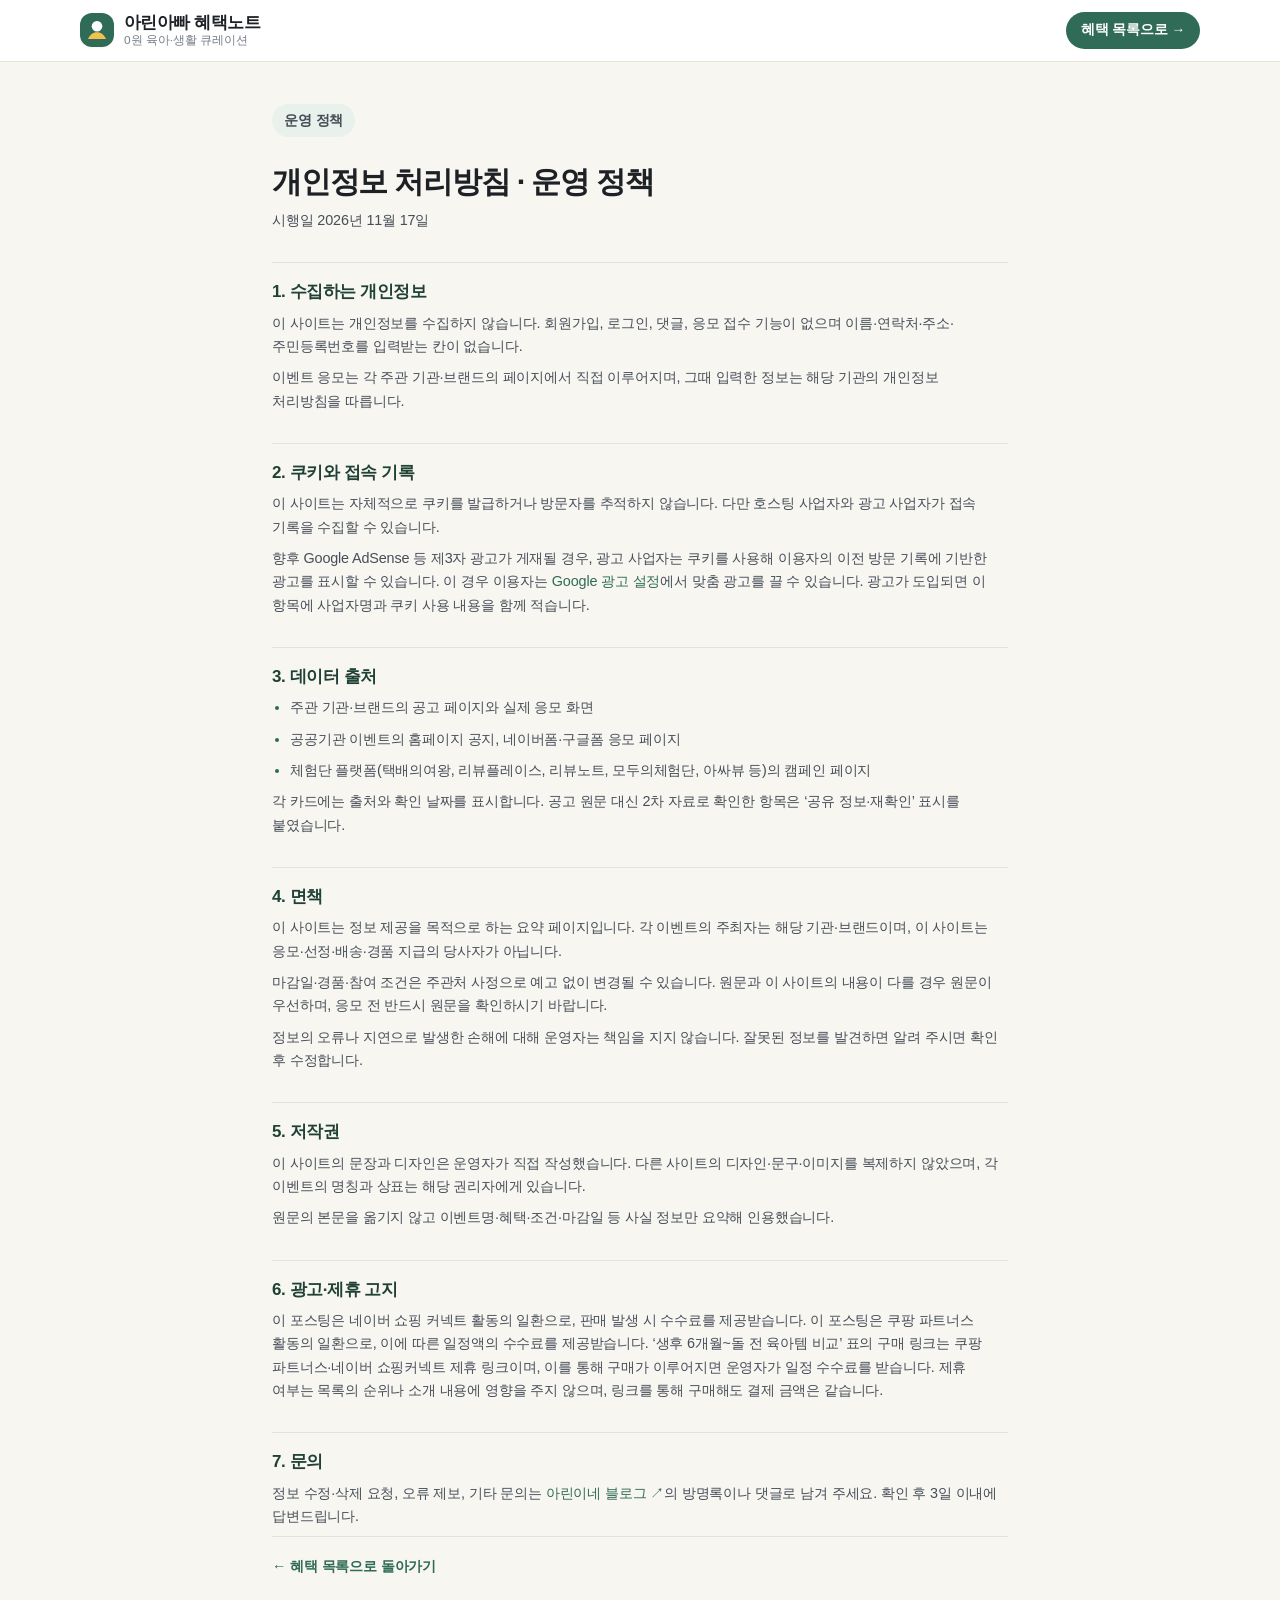
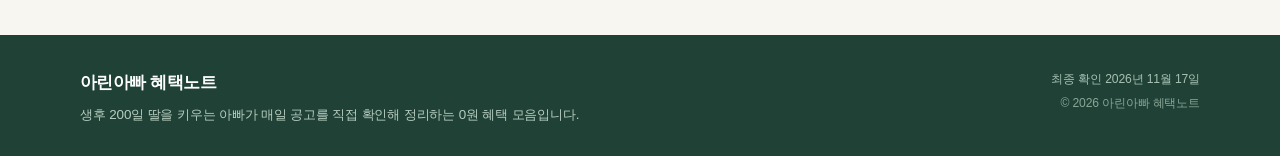
==== privacy.html @ 1052a565 "아린아빠 혜택노트: 0원 육아·생활 혜택 목록 + 썸네일 일러스트 + 제휴 링크 - 2026-11-17 기준 0원 혜택 23건 (육아 2 · 설문 12 · 배송형 6 · 공모전 3" ====
<!DOCTYPE html>
<html lang="ko">
<head>
<meta charset="utf-8">
<meta name="viewport" content="width=device-width, initial-scale=1">
<title>개인정보 처리방침 · 운영 정책 | 아린아빠 혜택노트</title>
<meta name="description" content="아린아빠 혜택노트의 개인정보 처리방침, 데이터 출처와 면책 안내, 광고·제휴 고지, 문의 방법을 정리했습니다.">
<meta name="robots" content="index, follow">
<meta name="theme-color" content="#2f6b57">
<link rel="icon" href="data:image/svg+xml,%3Csvg xmlns='http://www.w3.org/2000/svg' viewBox='0 0 64 64'%3E%3Crect width='64' height='64' rx='16' fill='%232f6b57'/%3E%3Ccircle cx='32' cy='26' r='11' fill='%23fff'/%3E%3Cpath d='M14 50c4-9 10-14 18-14s14 5 18 14z' fill='%23f2c14e'/%3E%3C/svg%3E">
<link rel="stylesheet" href="style.css">
</head>
<body>
<header class="site-header">
  <div class="wrap header-inner">
    <a class="brand" href="./" aria-label="아린아빠 혜택노트 홈">
      <span class="brand-mark" aria-hidden="true">
        <svg viewBox="0 0 64 64" width="34" height="34" role="presentation" focusable="false">
          <rect width="64" height="64" rx="16" fill="#2f6b57"></rect>
          <circle cx="32" cy="25" r="10" fill="#ffffff"></circle>
          <path d="M15 49c3.6-8.6 9.4-13 17-13s13.4 4.4 17 13z" fill="#f2c14e"></path>
        </svg>
      </span>
      <span class="brand-text">
        <strong>아린아빠 혜택노트</strong>
        <small>0원 육아·생활 큐레이션</small>
      </span>
    </a>
    <div class="header-actions">
      <a class="btn btn-blog" href="./">혜택 목록으로 <span aria-hidden="true">→</span></a>
    </div>
  </div>
</header>

<main class="wrap doc">
  <p class="eyebrow">운영 정책</p>
  <h1>개인정보 처리방침 · 운영 정책</h1>
  <p class="doc-updated">시행일 <time datetime="2026-11-17">2026년 11월 17일</time></p>

  <h2>1. 수집하는 개인정보</h2>
  <p>이 사이트는 개인정보를 수집하지 않습니다. 회원가입, 로그인, 댓글, 응모 접수 기능이 없으며 이름·연락처·주소·주민등록번호를 입력받는 칸이 없습니다.</p>
  <p>이벤트 응모는 각 주관 기관·브랜드의 페이지에서 직접 이루어지며, 그때 입력한 정보는 해당 기관의 개인정보 처리방침을 따릅니다.</p>

  <h2>2. 쿠키와 접속 기록</h2>
  <p>이 사이트는 자체적으로 쿠키를 발급하거나 방문자를 추적하지 않습니다. 다만 호스팅 사업자와 광고 사업자가 접속 기록을 수집할 수 있습니다.</p>
  <p>향후 Google AdSense 등 제3자 광고가 게재될 경우, 광고 사업자는 쿠키를 사용해 이용자의 이전 방문 기록에 기반한 광고를 표시할 수 있습니다. 이 경우 이용자는 <a href="https://www.google.com/settings/ads" target="_blank" rel="noopener noreferrer">Google 광고 설정</a>에서 맞춤 광고를 끌 수 있습니다. 광고가 도입되면 이 항목에 사업자명과 쿠키 사용 내용을 함께 적습니다.</p>

  <h2>3. 데이터 출처</h2>
  <ul>
    <li>주관 기관·브랜드의 공고 페이지와 실제 응모 화면</li>
    <li>공공기관 이벤트의 홈페이지 공지, 네이버폼·구글폼 응모 페이지</li>
    <li>체험단 플랫폼(택배의여왕, 리뷰플레이스, 리뷰노트, 모두의체험단, 아싸뷰 등)의 캠페인 페이지</li>
  </ul>
  <p>각 카드에는 출처와 확인 날짜를 표시합니다. 공고 원문 대신 2차 자료로 확인한 항목은 ‘공유 정보·재확인’ 표시를 붙였습니다.</p>

  <h2>4. 면책</h2>
  <p>이 사이트는 정보 제공을 목적으로 하는 요약 페이지입니다. 각 이벤트의 주최자는 해당 기관·브랜드이며, 이 사이트는 응모·선정·배송·경품 지급의 당사자가 아닙니다.</p>
  <p>마감일·경품·참여 조건은 주관처 사정으로 예고 없이 변경될 수 있습니다. 원문과 이 사이트의 내용이 다를 경우 원문이 우선하며, 응모 전 반드시 원문을 확인하시기 바랍니다.</p>
  <p>정보의 오류나 지연으로 발생한 손해에 대해 운영자는 책임을 지지 않습니다. 잘못된 정보를 발견하면 알려 주시면 확인 후 수정합니다.</p>

  <h2>5. 저작권</h2>
  <p>이 사이트의 문장과 디자인은 운영자가 직접 작성했습니다. 다른 사이트의 디자인·문구·이미지를 복제하지 않았으며, 각 이벤트의 명칭과 상표는 해당 권리자에게 있습니다.</p>
  <p>원문의 본문을 옮기지 않고 이벤트명·혜택·조건·마감일 등 사실 정보만 요약해 인용했습니다.</p>

  <h2>6. 광고·제휴 고지</h2>
  <p>이 포스팅은 네이버 쇼핑 커넥트 활동의 일환으로, 판매 발생 시 수수료를 제공받습니다. 이 포스팅은 쿠팡 파트너스 활동의 일환으로, 이에 따른 일정액의 수수료를 제공받습니다. ‘생후 6개월~돌 전 육아템 비교’ 표의 구매 링크는 쿠팡 파트너스·네이버 쇼핑커넥트 제휴 링크이며, 이를 통해 구매가 이루어지면 운영자가 일정 수수료를 받습니다. 제휴 여부는 목록의 순위나 소개 내용에 영향을 주지 않으며, 링크를 통해 구매해도 결제 금액은 같습니다.</p>

  <h2>7. 문의</h2>
  <p>정보 수정·삭제 요청, 오류 제보, 기타 문의는 <a href="https://blog.naver.com/sin8153" target="_blank" rel="noopener noreferrer">아린이네 블로그 <span aria-hidden="true">↗</span></a>의 방명록이나 댓글로 남겨 주세요. 확인 후 3일 이내에 답변드립니다.</p>

  <p class="doc-back"><a href="./">← 혜택 목록으로 돌아가기</a></p>
</main>

<footer class="site-footer">
  <div class="wrap footer-grid">
    <div>
      <p class="footer-brand">아린아빠 혜택노트</p>
      <p class="footer-desc">생후 200일 딸을 키우는 아빠가 매일 공고를 직접 확인해 정리하는 0원 혜택 모음입니다.</p>
    </div>
    <div class="footer-meta">
      <p>최종 확인 <time datetime="2026-11-17">2026년 11월 17일</time></p>
      <p class="footer-copy">© 2026 아린아빠 혜택노트</p>
    </div>
  </div>
</footer>
</body>
</html>
---- style.css ----
/* ==========================================================================
   아린아빠 혜택노트 — style.css
   모바일 퍼스트. 외부 폰트·프레임워크 없이 직접 작성한 스타일입니다.
   ========================================================================== */

:root {
  --bg: #f8f6f1;
  --surface: #ffffff;
  --ink: #1d2126;
  --ink-soft: #464e58;
  --muted: #767e88;
  --line: #e7e2d7;
  --brand: #2f6b57;
  --brand-dark: #1f4136;
  --brand-soft: #e8f1ec;
  --accent: #c9522c;
  --gold: #e5b53f;
  --baby: #b2416f;
  --baby-bg: #fdeef4;
  --survey: #2f5fb3;
  --survey-bg: #eaf0fb;
  --delivery: #2b7355;
  --delivery-bg: #e7f5ee;
  --contest: #6544b8;
  --contest-bg: #f0ebfb;
  --radius: 18px;
  --shadow-sm: 0 1px 2px rgba(28, 32, 38, 0.05);
  --shadow-md: 0 10px 26px rgba(28, 32, 38, 0.07);
}

*,
*::before,
*::after {
  box-sizing: border-box;
}

html {
  scroll-behavior: smooth;
  -webkit-text-size-adjust: 100%;
}

section[id],
main[id] {
  scroll-margin-top: 96px;
}

body {
  margin: 0;
  background: var(--bg);
  color: var(--ink);
  font-family: "Pretendard", -apple-system, BlinkMacSystemFont, "Apple SD Gothic Neo",
    "Malgun Gothic", "맑은 고딕", "Noto Sans KR", "Segoe UI", Roboto, sans-serif;
  font-size: 16px;
  line-height: 1.62;
  letter-spacing: -0.01em;
  word-break: keep-all;
  overflow-wrap: anywhere;
}

h1, h2, h3, h4 {
  margin: 0;
  line-height: 1.32;
  letter-spacing: -0.025em;
}

p {
  margin: 0;
}

ul, ol {
  margin: 0;
  padding: 0;
  list-style: none;
}

a {
  color: var(--brand);
  text-decoration: none;
}

a:hover {
  text-decoration: underline;
}

button {
  font: inherit;
  color: inherit;
}

:focus-visible {
  outline: 3px solid rgba(47, 107, 87, 0.45);
  outline-offset: 2px;
  border-radius: 6px;
}

.sr-only {
  position: absolute;
  width: 1px;
  height: 1px;
  padding: 0;
  margin: -1px;
  overflow: hidden;
  clip: rect(0 0 0 0);
  white-space: nowrap;
  border: 0;
}

.skip-link {
  position: absolute;
  left: 12px;
  top: -48px;
  z-index: 100;
  padding: 10px 16px;
  border-radius: 10px;
  background: var(--brand);
  color: #fff;
  transition: top 0.15s ease;
}

.skip-link:focus {
  top: 12px;
}

.wrap {
  width: min(1120px, 100% - 32px);
  margin: 0 auto;
}

.only-mobile {
  display: inline;
}

.muted {
  color: var(--muted);
  font-weight: 400;
}

/* ── 헤더 ───────────────────────────────────────────────── */

.site-header {
  background: var(--surface);
  border-bottom: 1px solid var(--line);
}

.header-inner {
  display: flex;
  flex-wrap: wrap;
  align-items: center;
  justify-content: space-between;
  gap: 10px;
  padding: 12px 0;
}

.brand {
  display: flex;
  align-items: center;
  gap: 10px;
  color: inherit;
  text-decoration: none;
}

.brand:hover {
  text-decoration: none;
}

.brand-mark {
  display: inline-flex;
  flex: 0 0 auto;
  border-radius: 12px;
  overflow: hidden;
  box-shadow: var(--shadow-sm);
}

.brand-text {
  display: flex;
  flex-direction: column;
  line-height: 1.25;
}

.brand-text strong {
  font-size: 1.06rem;
  font-weight: 800;
  letter-spacing: -0.03em;
}

.brand-text small {
  font-size: 0.74rem;
  color: var(--muted);
  letter-spacing: 0;
}

.header-actions {
  display: flex;
  align-items: center;
  gap: 8px;
  margin-left: auto;
}

.btn {
  display: inline-flex;
  align-items: center;
  gap: 4px;
  padding: 9px 14px;
  border: 1px solid transparent;
  border-radius: 999px;
  font-size: 0.86rem;
  font-weight: 700;
  line-height: 1.2;
  white-space: nowrap;
  cursor: pointer;
  transition: transform 0.12s ease, background 0.15s ease, border-color 0.15s ease;
}

.btn:hover {
  text-decoration: none;
}

.btn:active {
  transform: translateY(1px);
}

.btn-ghost {
  background: var(--surface);
  border-color: var(--line);
  color: var(--ink-soft);
}

.btn-ghost:hover {
  background: var(--brand-soft);
  border-color: #cfe0d7;
}

.btn-blog {
  background: var(--brand);
  color: #fff;
}

.btn-blog:hover {
  background: var(--brand-dark);
}

.btn-line {
  background: transparent;
  border-color: var(--brand);
  color: var(--brand);
}

/* ── 히어로 ─────────────────────────────────────────────── */

.hero {
  padding: 34px 0 30px;
  background:
    radial-gradient(680px 300px at 85% -10%, #e6f1ea 0%, rgba(230, 241, 234, 0) 70%),
    linear-gradient(180deg, #fdfcf8 0%, var(--bg) 100%);
  border-bottom: 1px solid var(--line);
}

.hero-grid {
  display: grid;
  gap: 22px;
  align-items: start;
}

.hero-media {
  order: 2;
  margin: 0;
  overflow: hidden;
  border: 1px solid var(--line);
  border-radius: 20px;
  background: #f1ece1;
  box-shadow: var(--shadow-md);
}

.hero-media img {
  display: block;
  width: 100%;
  height: auto;
  aspect-ratio: 16 / 9;
  object-fit: cover;
  object-position: 38% 50%;
}

.eyebrow {
  display: inline-block;
  margin-bottom: 14px;
  padding: 5px 12px;
  border-radius: 999px;
  background: var(--brand-soft);
  color: var(--brand-dark);
  font-size: 0.76rem;
  font-weight: 700;
  letter-spacing: -0.01em;
}

.hero h1 {
  font-size: clamp(1.62rem, 5.6vw, 2.6rem);
  font-weight: 800;
  letter-spacing: -0.045em;
}

.hero-desc {
  max-width: 46rem;
  margin-top: 14px;
  color: var(--ink-soft);
  font-size: 0.96rem;
}

.stat-row {
  display: flex;
  flex-wrap: wrap;
  gap: 10px;
  margin-top: 22px;
}

.stat-row li {
  flex: 1 1 140px;
  padding: 12px 14px;
  border: 1px solid var(--line);
  border-radius: 14px;
  background: var(--surface);
  box-shadow: var(--shadow-sm);
}

.stat-row strong {
  display: block;
  font-size: 1.3rem;
  font-weight: 800;
  letter-spacing: -0.03em;
  color: var(--brand-dark);
}

.stat-row span {
  font-size: 0.78rem;
  color: var(--muted);
}

/* ── 툴바 ───────────────────────────────────────────────── */

.toolbar {
  position: sticky;
  top: 0;
  z-index: 20;
  padding: 12px 0 10px;
  background: rgba(248, 246, 241, 0.94);
  border-bottom: 1px solid var(--line);
  backdrop-filter: saturate(150%) blur(10px);
  -webkit-backdrop-filter: saturate(150%) blur(10px);
}

.tabs {
  display: flex;
  gap: 8px;
  padding-bottom: 10px;
  overflow-x: auto;
  scrollbar-width: none;
}

.tabs::-webkit-scrollbar {
  display: none;
}

.tab {
  display: inline-flex;
  align-items: center;
  gap: 6px;
  flex: 0 0 auto;
  padding: 8px 14px;
  border: 1px solid var(--line);
  border-radius: 999px;
  background: var(--surface);
  color: var(--ink-soft);
  font-size: 0.88rem;
  font-weight: 700;
  cursor: pointer;
  transition: background 0.15s ease, color 0.15s ease, border-color 0.15s ease;
}

.tab:hover {
  border-color: #cfd8d2;
}

.tab.is-active {
  background: var(--brand);
  border-color: var(--brand);
  color: #fff;
}

.tab-count {
  min-width: 1.4em;
  padding: 0 5px;
  border-radius: 999px;
  background: rgba(29, 33, 38, 0.07);
  font-size: 0.72rem;
  font-weight: 700;
  text-align: center;
}

.tab.is-active .tab-count {
  background: rgba(255, 255, 255, 0.24);
  color: #fff;
}

.controls {
  display: flex;
  flex-wrap: wrap;
  gap: 8px;
}

.search-field {
  position: relative;
  flex: 1 1 220px;
  display: flex;
  align-items: center;
}

.search-field svg {
  position: absolute;
  left: 13px;
  color: var(--muted);
  pointer-events: none;
}

.search-field input {
  width: 100%;
  padding: 11px 14px 11px 38px;
  border: 1px solid var(--line);
  border-radius: 12px;
  background: var(--surface);
  color: var(--ink);
  font: inherit;
  font-size: 0.92rem;
  appearance: none;
}

.search-field input::placeholder {
  color: #a3a9b1;
}

.search-field input:focus {
  border-color: var(--brand);
  outline: none;
  box-shadow: 0 0 0 3px rgba(47, 107, 87, 0.13);
}

.select-field {
  flex: 0 0 auto;
}

.select-field select {
  height: 100%;
  min-height: 44px;
  padding: 0 34px 0 14px;
  border: 1px solid var(--line);
  border-radius: 12px;
  background: var(--surface)
    url("data:image/svg+xml,%3Csvg xmlns='http://www.w3.org/2000/svg' width='14' height='14' viewBox='0 0 14 14'%3E%3Cpath d='M3 5.5 7 9.5 11 5.5' fill='none' stroke='%23767e88' stroke-width='1.6' stroke-linecap='round' stroke-linejoin='round'/%3E%3C/svg%3E")
    no-repeat right 12px center;
  color: var(--ink);
  font: inherit;
  font-size: 0.9rem;
  font-weight: 600;
  cursor: pointer;
  appearance: none;
}

.select-field select:focus {
  border-color: var(--brand);
  outline: none;
  box-shadow: 0 0 0 3px rgba(47, 107, 87, 0.13);
}

.result-line {
  display: flex;
  flex-wrap: wrap;
  align-items: center;
  justify-content: space-between;
  gap: 6px 12px;
  margin-top: 10px;
  font-size: 0.82rem;
  color: var(--muted);
}

.link-btn {
  padding: 0;
  border: 0;
  background: none;
  color: var(--brand);
  font-size: inherit;
  font-weight: 700;
  text-decoration: underline;
  text-underline-offset: 3px;
  cursor: pointer;
}

/* ── 목록 ───────────────────────────────────────────────── */

.listings {
  padding: 22px 0 8px;
}

.stale {
  margin: 0 0 14px;
  padding: 12px 14px;
  border: 1px solid #f0dfb6;
  border-radius: 12px;
  background: #fdf7e6;
  color: #7a5c12;
  font-size: 0.85rem;
}

.grid {
  display: grid;
  grid-template-columns: 1fr;
  gap: 14px;
}

.card {
  display: flex;
  flex-direction: column;
  gap: 10px;
  padding: 18px;
  border: 1px solid var(--line);
  border-radius: var(--radius);
  background: var(--surface);
  box-shadow: var(--shadow-sm);
  transition: box-shadow 0.18s ease, transform 0.18s ease, border-color 0.18s ease;
}

.card:hover {
  border-color: #d9d3c5;
  box-shadow: var(--shadow-md);
  transform: translateY(-2px);
}

.card.is-expired {
  opacity: 0.66;
}

.card.is-expired:hover {
  transform: none;
}

.card-media {
  margin: -18px -18px 0;
  overflow: hidden;
  border-radius: 17px 17px 0 0;
  background: #f1ece1;
}

.card-media img {
  display: block;
  width: 100%;
  height: auto;
  aspect-ratio: 16 / 9;
  object-fit: cover;
  transition: transform 0.35s ease;
}

.card:hover .card-media img {
  transform: scale(1.02);
}

@media (prefers-reduced-motion: reduce) {
  .card:hover .card-media img {
    transform: none;
  }
}

.card-top {
  display: flex;
  align-items: center;
  justify-content: space-between;
  gap: 8px;
}

.badge {
  display: inline-flex;
  align-items: center;
  padding: 4px 10px;
  border-radius: 999px;
  font-size: 0.72rem;
  font-weight: 800;
  letter-spacing: -0.01em;
}

.badge--baby {
  background: var(--baby-bg);
  color: var(--baby);
}

.badge--survey {
  background: var(--survey-bg);
  color: var(--survey);
}

.badge--delivery {
  background: var(--delivery-bg);
  color: var(--delivery);
}

.badge--contest {
  background: var(--contest-bg);
  color: var(--contest);
}

.dday {
  flex: 0 0 auto;
  padding: 3px 9px;
  border-radius: 8px;
  font-size: 0.74rem;
  font-weight: 800;
  font-variant-numeric: tabular-nums;
}

.dday.is-normal {
  background: #f1efe9;
  color: #5c646e;
}

.dday.is-soon {
  background: #fdf0e3;
  color: #b2601f;
}

.dday.is-today {
  background: var(--accent);
  color: #fff;
}

.dday.is-over {
  background: #eceae4;
  color: #8d939b;
}

.card-title {
  font-size: 1.06rem;
  font-weight: 800;
  letter-spacing: -0.03em;
}

.card-host {
  margin-top: -4px;
  font-size: 0.82rem;
  color: var(--muted);
}

.flag {
  display: inline-block;
  margin-left: 4px;
  padding: 1px 7px;
  border: 1px dashed #cbb26f;
  border-radius: 6px;
  color: #8a6a17;
  font-size: 0.68rem;
  font-weight: 700;
  vertical-align: 1px;
}

.facts {
  display: flex;
  flex-direction: column;
  gap: 7px;
  margin: 0;
  padding: 12px 0;
  border-top: 1px solid #f1ede4;
  border-bottom: 1px solid #f1ede4;
}

.fact {
  display: grid;
  grid-template-columns: 42px 1fr;
  gap: 8px;
  align-items: start;
}

.fact dt {
  padding-top: 1px;
  color: var(--muted);
  font-size: 0.76rem;
  font-weight: 700;
}

.fact dd {
  margin: 0;
  font-size: 0.88rem;
  color: var(--ink-soft);
}

.fact dd strong {
  color: var(--ink);
  font-weight: 700;
}

.tip {
  padding: 10px 12px;
  border-left: 3px solid var(--gold);
  border-radius: 0 10px 10px 0;
  background: #fdf9ee;
  color: #5a4a20;
  font-size: 0.86rem;
}

.tip-label {
  display: block;
  margin-bottom: 2px;
  color: #9a7412;
  font-size: 0.7rem;
  font-weight: 800;
  letter-spacing: 0.02em;
}

.card-foot {
  display: flex;
  flex-wrap: wrap;
  align-items: flex-end;
  justify-content: space-between;
  gap: 10px;
  margin-top: auto;
}

.src {
  flex: 1 1 130px;
  color: #9aa0a8;
  font-size: 0.7rem;
  line-height: 1.5;
}

.go {
  flex: 0 0 auto;
  padding: 10px 15px;
  border-radius: 999px;
  background: var(--brand);
  color: #fff;
  font-size: 0.85rem;
  font-weight: 700;
  transition: background 0.15s ease;
}

.go:hover {
  background: var(--brand-dark);
  text-decoration: none;
}

.empty {
  padding: 44px 20px;
  border: 1px dashed var(--line);
  border-radius: var(--radius);
  background: var(--surface);
  text-align: center;
}

.empty-title {
  font-size: 1.02rem;
  font-weight: 800;
}

.empty-desc {
  margin: 6px 0 16px;
  color: var(--muted);
  font-size: 0.88rem;
}

.list-note {
  margin: 18px 0 6px;
  color: var(--muted);
  font-size: 0.78rem;
}

/* 자바스크립트 없이 볼 때의 목록 */
.nojs {
  margin-bottom: 14px;
  padding: 16px 18px;
  border: 1px solid var(--line);
  border-radius: var(--radius);
  background: var(--surface);
}

.nojs-title {
  font-size: 0.86rem;
  font-weight: 800;
}

.nojs ul {
  margin-top: 10px;
  padding-left: 0;
}

.nojs li {
  padding: 7px 0;
  border-top: 1px solid #f4f1ea;
  font-size: 0.85rem;
  line-height: 1.5;
}

.nojs-cat {
  display: inline-block;
  margin-right: 4px;
  padding: 1px 7px;
  border-radius: 6px;
  background: #f1efe9;
  color: #5c646e;
  font-size: 0.7rem;
  font-weight: 700;
}

.nojs-meta {
  color: var(--muted);
  font-size: 0.78rem;
}

/* ── 팁 섹션 ────────────────────────────────────────────── */

.section-title {
  font-size: clamp(1.2rem, 3.6vw, 1.5rem);
  font-weight: 800;
  letter-spacing: -0.035em;
}

.section-desc {
  margin-top: 8px;
  color: var(--ink-soft);
  font-size: 0.9rem;
}

.tips {
  padding: 40px 0 10px;
}

.tip-grid {
  display: grid;
  grid-template-columns: 1fr;
  gap: 12px;
  margin-top: 18px;
}

.tip-card {
  position: relative;
  padding: 18px 18px 18px 20px;
  border: 1px solid var(--line);
  border-radius: 16px;
  background: var(--surface);
}

.tip-num {
  display: inline-block;
  margin-bottom: 8px;
  color: var(--brand);
  font-size: 0.76rem;
  font-weight: 800;
  letter-spacing: 0.06em;
}

.tip-card h3 {
  font-size: 1rem;
  font-weight: 800;
}

.tip-card p {
  margin-top: 6px;
  color: var(--ink-soft);
  font-size: 0.87rem;
}

/* ── 제휴 비교표 ────────────────────────────────────────── */

.affiliate {
  padding: 44px 0 10px;
}

.table-wrap {
  margin-top: 16px;
  overflow-x: auto;
  border: 1px solid var(--line);
  border-radius: 16px;
  background: var(--surface);
  -webkit-overflow-scrolling: touch;
}

.compare {
  width: 100%;
  min-width: 900px;
  border-collapse: collapse;
  font-size: 0.86rem;
}

.compare thead th {
  padding: 12px 14px;
  background: #f4f2ec;
  color: var(--ink-soft);
  font-size: 0.76rem;
  font-weight: 800;
  text-align: left;
  white-space: nowrap;
}

.compare tbody th {
  width: 15%;
  padding: 14px;
  color: var(--ink);
  font-size: 0.9rem;
  font-weight: 800;
  text-align: left;
  vertical-align: top;
}

.compare td {
  padding: 14px;
  border-top: 1px solid #f1ede4;
  color: var(--ink-soft);
  vertical-align: top;
}

.compare td.price {
  white-space: nowrap;
  color: var(--ink);
  font-weight: 700;
}

.compare tbody tr:hover {
  background: #fdfcf8;
}

.aff-links {
  display: flex;
  flex-wrap: wrap;
  gap: 6px;
}

.aff-btn {
  display: inline-block;
  padding: 8px 12px;
  border-radius: 999px;
  background: var(--brand);
  color: #fff;
  font-size: 0.78rem;
  font-weight: 700;
  white-space: nowrap;
}

.aff-btn:hover {
  background: var(--brand-dark);
  text-decoration: none;
}

.aff-btn--coupang {
  background: var(--accent);
}

.aff-btn--coupang:hover {
  background: #a53e1f;
}

.compare td.buy {
  min-width: 168px;
}

.aff-empty {
  color: #a9afb6;
  font-size: 0.76rem;
  white-space: nowrap;
}

.disclosure {
  margin-top: 12px;
  padding: 12px 14px;
  border-radius: 12px;
  background: #f1efe9;
  color: #5c646e;
  font-size: 0.78rem;
}

/* ── 플랫폼 · FAQ ───────────────────────────────────────── */

.platforms {
  padding: 40px 0 10px;
}

.chip-list {
  display: flex;
  flex-wrap: wrap;
  gap: 8px;
  margin-top: 16px;
}

.chip-list a {
  display: inline-block;
  padding: 9px 14px;
  border: 1px solid var(--line);
  border-radius: 999px;
  background: var(--surface);
  color: var(--ink-soft);
  font-size: 0.85rem;
  font-weight: 700;
}

.chip-list a:hover {
  border-color: var(--brand);
  color: var(--brand);
  text-decoration: none;
}

.small-note {
  margin-top: 12px;
  color: var(--muted);
  font-size: 0.78rem;
}

.faq {
  padding: 40px 0 50px;
}

.faq details {
  border-bottom: 1px solid var(--line);
}

.faq details:first-of-type {
  border-top: 1px solid var(--line);
  margin-top: 14px;
}

.faq summary {
  position: relative;
  padding: 15px 30px 15px 2px;
  font-size: 0.94rem;
  font-weight: 700;
  cursor: pointer;
  list-style: none;
}

.faq summary::-webkit-details-marker {
  display: none;
}

.faq summary::after {
  content: "+";
  position: absolute;
  top: 50%;
  right: 6px;
  transform: translateY(-50%);
  color: var(--muted);
  font-size: 1.1rem;
  font-weight: 700;
}

.faq details[open] summary::after {
  content: "–";
}

.faq details p {
  padding: 0 2px 16px;
  color: var(--ink-soft);
  font-size: 0.88rem;
}

/* ── 개인정보 처리방침 페이지 ────────────────────────────── */

.doc {
  max-width: 46rem;
  padding: 34px 0 56px;
}

.doc h1 {
  margin-top: 10px;
  font-size: clamp(1.45rem, 4.4vw, 1.9rem);
  font-weight: 800;
  letter-spacing: -0.04em;
}

.doc-updated {
  margin-top: 10px;
  color: var(--muted);
  font-size: 0.82rem;
}

.doc h2 {
  margin-top: 30px;
  padding-top: 18px;
  border-top: 1px solid var(--line);
  font-size: 1.06rem;
  font-weight: 800;
  color: var(--brand-dark);
}

.doc p,
.doc li {
  margin-top: 8px;
  color: var(--ink-soft);
  font-size: 0.9rem;
}

.doc ul {
  margin-top: 6px;
  padding-left: 18px;
  list-style: disc;
}

.doc li::marker {
  color: var(--brand);
}

.doc-back {
  margin-top: 36px;
  padding-top: 18px;
  border-top: 1px solid var(--line);
  font-weight: 700;
}

/* ── 푸터 ───────────────────────────────────────────────── */

.site-footer {
  padding: 34px 0 30px;
  background: var(--brand-dark);
  color: #dfe9e3;
}

.footer-grid {
  display: grid;
  gap: 22px;
}

.footer-brand {
  font-size: 1.05rem;
  font-weight: 800;
  color: #fff;
  letter-spacing: -0.03em;
}

.footer-desc {
  margin-top: 8px;
  max-width: 34rem;
  color: #b9cdc2;
  font-size: 0.84rem;
}

.footer-links {
  display: flex;
  flex-wrap: wrap;
  align-items: center;
  gap: 8px 16px;
  margin-top: 16px;
  font-size: 0.82rem;
}

.footer-links a,
.footer-links .link-btn {
  color: #d9e8df;
}

.footer-links .link-btn {
  font-weight: 600;
  text-decoration: none;
}

.footer-links .link-btn:hover {
  text-decoration: underline;
}

.footer-meta {
  padding-top: 18px;
  border-top: 1px solid rgba(255, 255, 255, 0.14);
  color: #a9c1b4;
  font-size: 0.76rem;
  line-height: 1.7;
}

.footer-meta p + p {
  margin-top: 4px;
}

.footer-copy {
  margin-top: 10px;
  color: #8aa697;
}

/* ── 모달 ───────────────────────────────────────────────── */

.modal {
  position: fixed;
  inset: 0;
  z-index: 60;
  display: flex;
  align-items: center;
  justify-content: center;
  padding: 16px;
}

.modal[hidden] {
  display: none;
}

.modal-backdrop {
  position: absolute;
  inset: 0;
  background: rgba(18, 24, 21, 0.55);
  backdrop-filter: blur(2px);
}

.modal-panel {
  position: relative;
  width: min(620px, 100%);
  max-height: 84vh;
  overflow-y: auto;
  padding: 26px 22px 24px;
  border-radius: 20px;
  background: var(--surface);
  box-shadow: 0 24px 60px rgba(15, 22, 18, 0.3);
}

.modal-close {
  position: absolute;
  top: 12px;
  right: 12px;
  width: 36px;
  height: 36px;
  border: 1px solid var(--line);
  border-radius: 50%;
  background: var(--surface);
  color: var(--ink-soft);
  font-size: 0.9rem;
  cursor: pointer;
}

.modal-close:hover {
  background: #f1efe9;
}

.modal-panel h2 {
  padding-right: 40px;
  font-size: 1.2rem;
  font-weight: 800;
}

.modal-body h3 {
  margin-top: 20px;
  font-size: 0.95rem;
  font-weight: 800;
  color: var(--brand-dark);
}

.modal-body p,
.modal-body li {
  margin-top: 7px;
  color: var(--ink-soft);
  font-size: 0.87rem;
}

.modal-body ul {
  margin-top: 6px;
  padding-left: 2px;
}

.modal-body li {
  position: relative;
  padding-left: 14px;
}

.modal-body li::before {
  content: "·";
  position: absolute;
  left: 4px;
  color: var(--brand);
  font-weight: 800;
}

body.modal-open {
  overflow: hidden;
}

/* ── 반응형 ─────────────────────────────────────────────── */

@media (min-width: 640px) {
  .hero {
    padding: 48px 0 36px;
  }

  .stat-row li {
    flex: 0 1 180px;
  }

  .tip-grid {
    grid-template-columns: repeat(2, 1fr);
  }

  .only-mobile {
    display: none;
  }

  .modal-panel {
    padding: 30px 30px 28px;
  }
}

@media (min-width: 800px) {
  .hero {
    padding: 52px 0 44px;
  }

  .hero-grid {
    grid-template-columns: minmax(0, 1.06fr) minmax(0, 0.94fr);
    gap: 36px;
    align-items: center;
  }

  .hero-media img {
    aspect-ratio: 4 / 3;
    object-position: 45% 50%;
  }

  .grid {
    grid-template-columns: repeat(2, 1fr);
    gap: 16px;
  }

  .footer-grid {
    grid-template-columns: 1.6fr 1fr;
    align-items: start;
  }

  .footer-meta {
    padding-top: 0;
    border-top: 0;
    text-align: right;
  }
}

@media (min-width: 1060px) {
  .grid {
    grid-template-columns: repeat(3, 1fr);
  }

  .card-title {
    font-size: 1.1rem;
  }
}

@media (prefers-reduced-motion: reduce) {
  html {
    scroll-behavior: auto;
  }

  *,
  *::before,
  *::after {
    transition-duration: 0.001ms !important;
    animation-duration: 0.001ms !important;
  }
}

@media print {
  .toolbar,
  .site-footer,
  .modal,
  .go,
  .aff-btn {
    display: none !important;
  }

  .card {
    break-inside: avoid;
    box-shadow: none;
  }

  .hero-media,
  .card-media {
    display: none !important;
  }
}
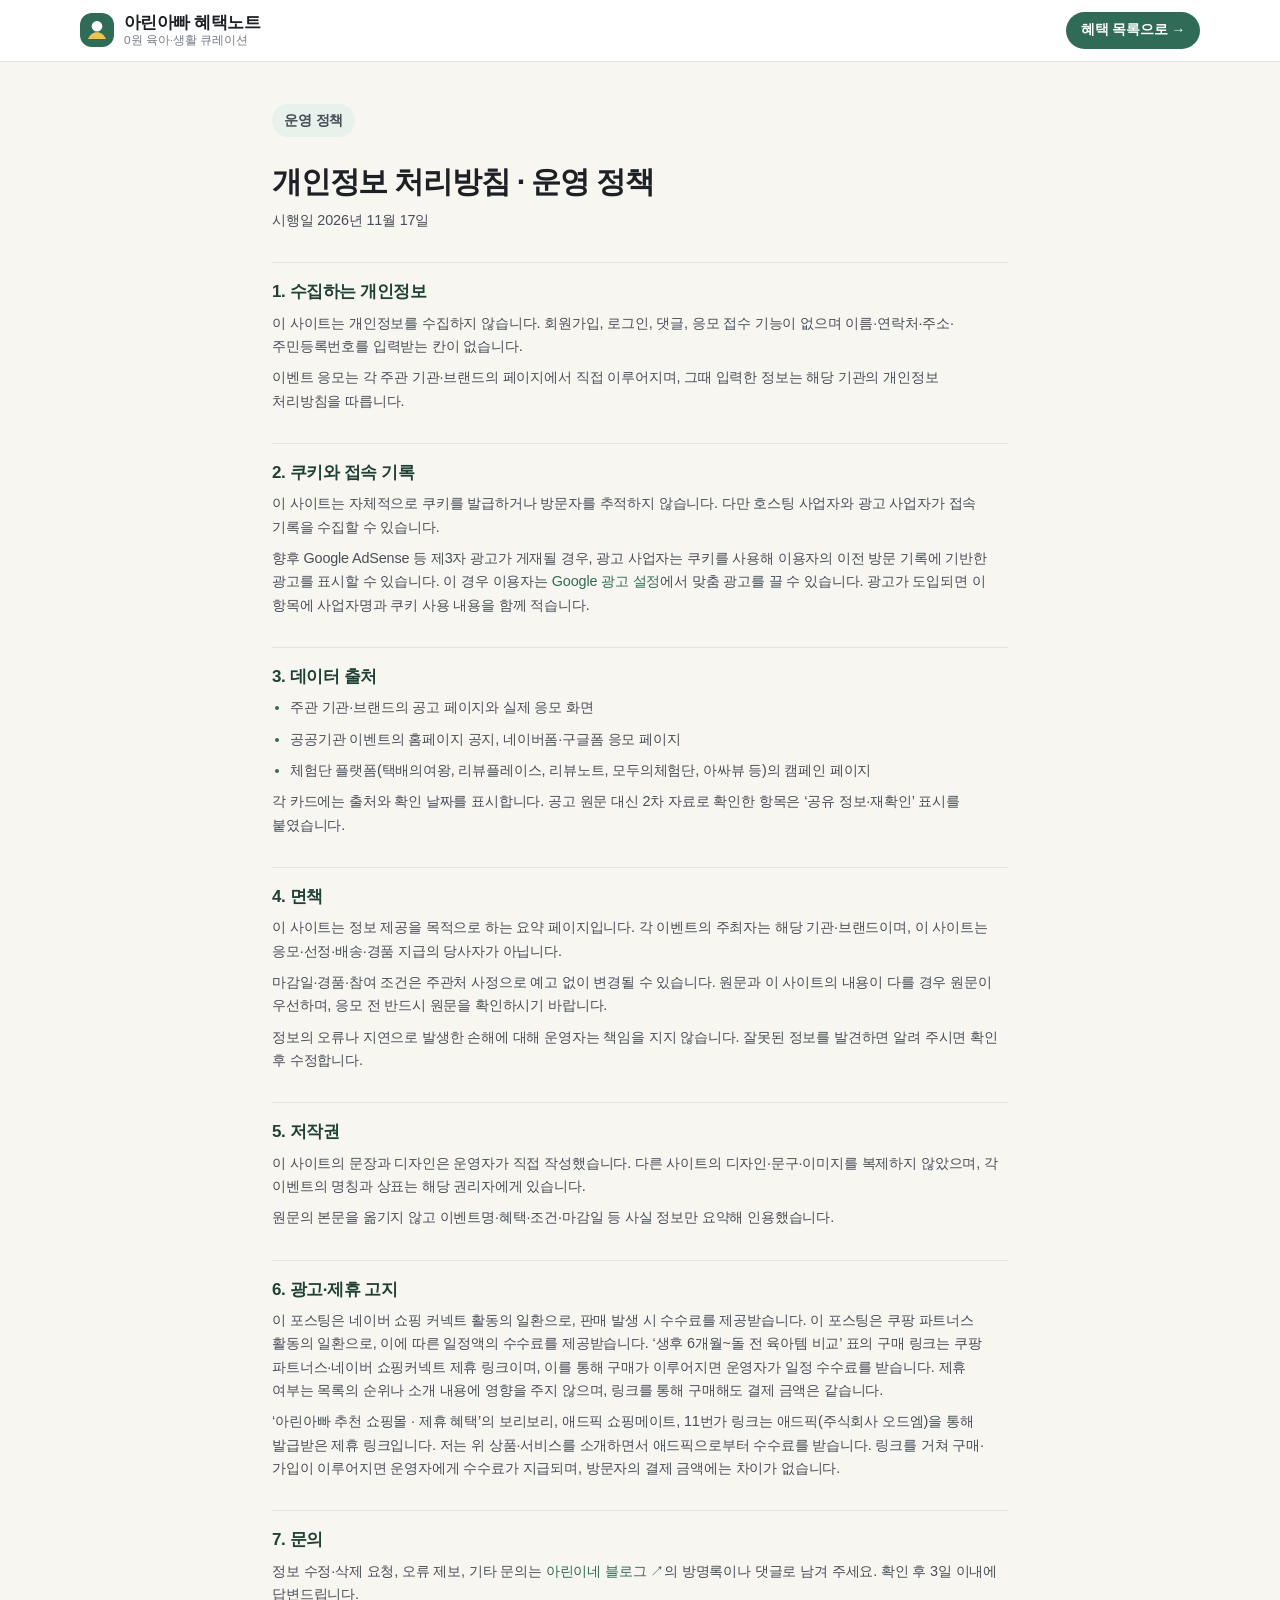
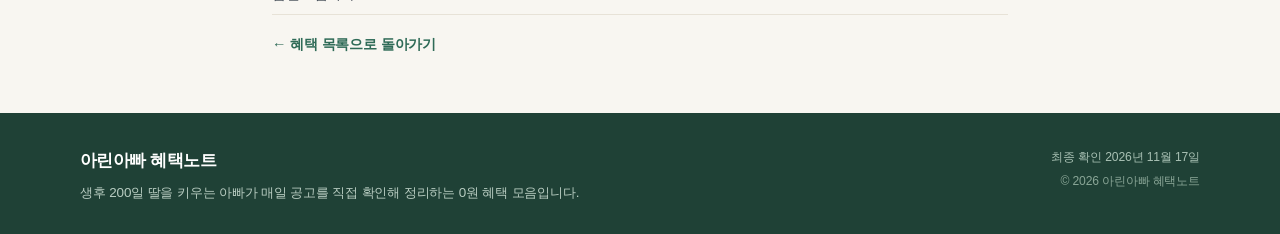
==== commit b6a45c94: "아린아빠 혜택노트: 애드픽 제휴 추천 쇼핑몰 3종(보리보리·쇼핑메이트·11번가) 추가" ====
--- a/privacy.html
+++ b/privacy.html
@@ -64,6 +64,7 @@
 
   <h2>6. 광고·제휴 고지</h2>
   <p>이 포스팅은 네이버 쇼핑 커넥트 활동의 일환으로, 판매 발생 시 수수료를 제공받습니다. 이 포스팅은 쿠팡 파트너스 활동의 일환으로, 이에 따른 일정액의 수수료를 제공받습니다. ‘생후 6개월~돌 전 육아템 비교’ 표의 구매 링크는 쿠팡 파트너스·네이버 쇼핑커넥트 제휴 링크이며, 이를 통해 구매가 이루어지면 운영자가 일정 수수료를 받습니다. 제휴 여부는 목록의 순위나 소개 내용에 영향을 주지 않으며, 링크를 통해 구매해도 결제 금액은 같습니다.</p>
+  <p>‘아린아빠 추천 쇼핑몰 · 제휴 혜택’의 보리보리, 애드픽 쇼핑메이트, 11번가 링크는 애드픽(주식회사 오드엠)을 통해 발급받은 제휴 링크입니다. 저는 위 상품·서비스를 소개하면서 애드픽으로부터 수수료를 받습니다. 링크를 거쳐 구매·가입이 이루어지면 운영자에게 수수료가 지급되며, 방문자의 결제 금액에는 차이가 없습니다.</p>
 
   <h2>7. 문의</h2>
   <p>정보 수정·삭제 요청, 오류 제보, 기타 문의는 <a href="https://blog.naver.com/sin8153" target="_blank" rel="noopener noreferrer">아린이네 블로그 <span aria-hidden="true">↗</span></a>의 방명록이나 댓글로 남겨 주세요. 확인 후 3일 이내에 답변드립니다.</p>
--- a/style.css
+++ b/style.css
@@ -894,13 +894,35 @@
 }
 
 .compare tbody th {
-  width: 15%;
+  width: 19%;
   padding: 14px;
   color: var(--ink);
   font-size: 0.9rem;
   font-weight: 800;
   text-align: left;
   vertical-align: top;
+}
+
+.aff-item {
+  display: flex;
+  flex-direction: column;
+  align-items: flex-start;
+  gap: 10px;
+}
+
+.aff-thumb {
+  flex: none;
+  width: 96px;
+  height: 96px;
+  border: 1px solid var(--line);
+  border-radius: 14px;
+  background: #fff;
+  object-fit: cover;
+}
+
+.aff-name {
+  display: block;
+  line-height: 1.35;
 }
 
 .compare td {
@@ -967,6 +989,114 @@
   background: #f1efe9;
   color: #5c646e;
   font-size: 0.78rem;
+}
+
+@media (max-width: 700px) {
+  .compare tbody th {
+    width: 23%;
+    padding: 12px;
+    font-size: 0.84rem;
+  }
+
+  .aff-item {
+    gap: 8px;
+    align-items: flex-start;
+  }
+
+  .aff-thumb {
+    width: 72px;
+    height: 72px;
+    border-radius: 12px;
+  }
+}
+
+/* ── 추천 쇼핑몰 (애드픽 제휴) ─────────────────────────── */
+
+.picks {
+  padding: 44px 0 10px;
+}
+
+.pick-label {
+  display: inline-block;
+  margin-bottom: 10px;
+  padding: 4px 10px;
+  border-radius: 999px;
+  background: var(--brand-soft);
+  color: var(--brand-dark);
+  font-size: 0.72rem;
+  font-weight: 800;
+  letter-spacing: 0.04em;
+}
+
+.pick-grid {
+  display: grid;
+  grid-template-columns: 1fr;
+  gap: 12px;
+  margin-top: 16px;
+}
+
+.pick-card {
+  display: flex;
+  flex-direction: column;
+  padding: 20px;
+  border: 1px solid var(--line);
+  border-radius: 16px;
+  background: var(--surface);
+  box-shadow: var(--shadow-sm);
+}
+
+.pick-tag {
+  color: var(--accent);
+  font-size: 0.72rem;
+  font-weight: 800;
+  letter-spacing: 0.04em;
+}
+
+.pick-card h3 {
+  margin-top: 4px;
+  font-size: 1.05rem;
+  font-weight: 800;
+}
+
+.pick-desc {
+  margin-top: 8px;
+  color: var(--ink-soft);
+  font-size: 0.87rem;
+}
+
+.pick-meta {
+  margin-top: 10px;
+  margin-bottom: 14px;
+  color: var(--muted);
+  font-size: 0.78rem;
+}
+
+.pick-btn {
+  margin-top: auto;
+  padding: 10px 16px;
+  border-radius: 999px;
+  background: var(--brand);
+  color: #fff;
+  font-size: 0.82rem;
+  font-weight: 700;
+  text-align: center;
+}
+
+.pick-btn:hover {
+  background: var(--brand-dark);
+  text-decoration: none;
+}
+
+@media (min-width: 640px) {
+  .pick-grid {
+    grid-template-columns: repeat(2, 1fr);
+  }
+}
+
+@media (min-width: 860px) {
+  .pick-grid {
+    grid-template-columns: repeat(3, 1fr);
+  }
 }
 
 /* ── 플랫폼 · FAQ ───────────────────────────────────────── */
@@ -1351,7 +1481,8 @@
   .site-footer,
   .modal,
   .go,
-  .aff-btn {
+  .aff-btn,
+  .pick-btn {
     display: none !important;
   }
 
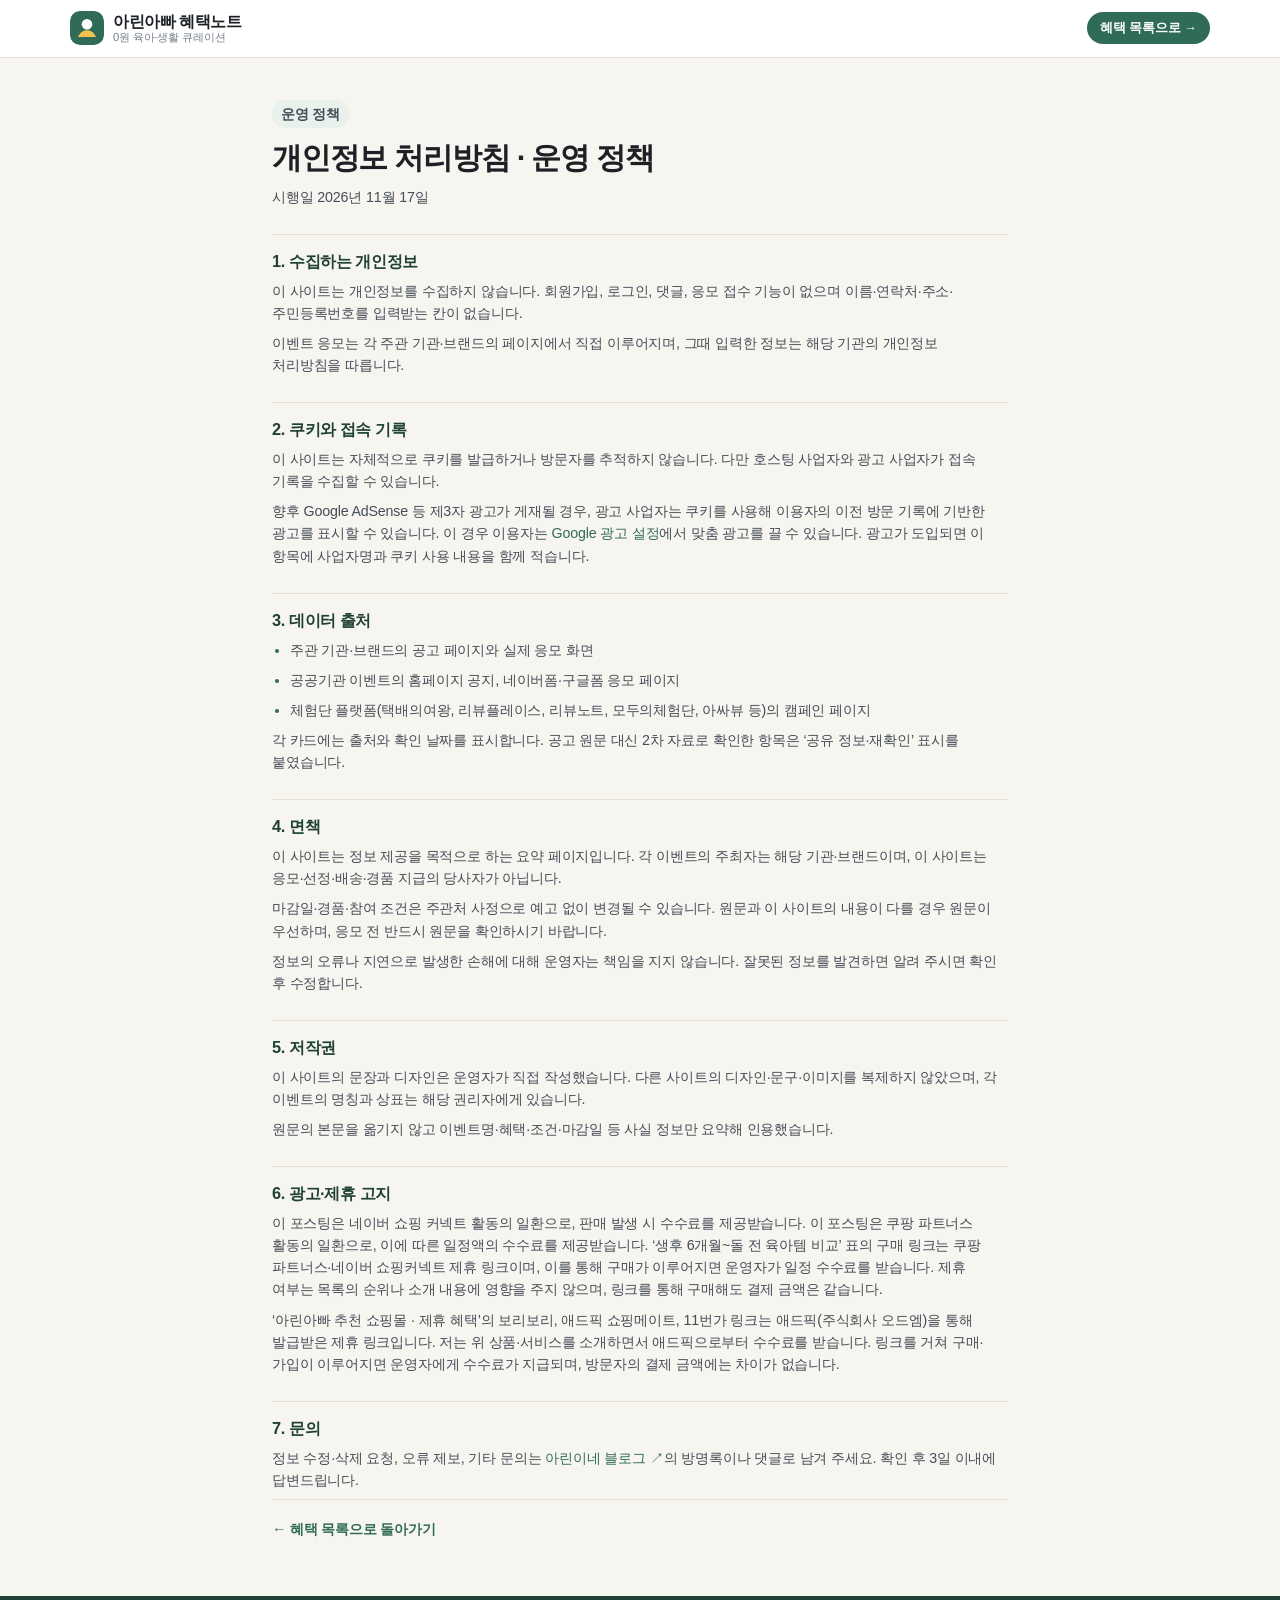
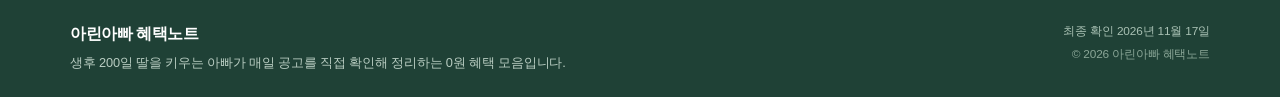
==== commit e8ab60b2: "아린아빠 혜택노트: 정적 자산 캐시 버전 추가 (redeploy 반영 보장)" ====
--- a/privacy.html
+++ b/privacy.html
@@ -8,7 +8,7 @@
 <meta name="robots" content="index, follow">
 <meta name="theme-color" content="#2f6b57">
 <link rel="icon" href="data:image/svg+xml,%3Csvg xmlns='http://www.w3.org/2000/svg' viewBox='0 0 64 64'%3E%3Crect width='64' height='64' rx='16' fill='%232f6b57'/%3E%3Ccircle cx='32' cy='26' r='11' fill='%23fff'/%3E%3Cpath d='M14 50c4-9 10-14 18-14s14 5 18 14z' fill='%23f2c14e'/%3E%3C/svg%3E">
-<link rel="stylesheet" href="style.css">
+<link rel="stylesheet" href="style.css?v=20261117b">
 </head>
 <body>
 <header class="site-header">
--- a/style.css
+++ b/style.css
@@ -1,15 +1,15 @@
 /* ==========================================================================
    아린아빠 혜택노트 — style.css
-   모바일 퍼스트. 외부 폰트·프레임워크 없이 직접 작성한 스타일입니다.
+   고밀도·컴팩트 레이아웃. 외부 폰트·프레임워크 없이 직접 작성했습니다.
    ========================================================================== */
 
 :root {
-  --bg: #f8f6f1;
+  --bg: #f7f5f0;
   --surface: #ffffff;
   --ink: #1d2126;
-  --ink-soft: #464e58;
+  --ink-soft: #454d57;
   --muted: #767e88;
-  --line: #e7e2d7;
+  --line: #e6e1d6;
   --brand: #2f6b57;
   --brand-dark: #1f4136;
   --brand-soft: #e8f1ec;
@@ -23,9 +23,9 @@
   --delivery-bg: #e7f5ee;
   --contest: #6544b8;
   --contest-bg: #f0ebfb;
-  --radius: 18px;
+  --radius: 14px;
   --shadow-sm: 0 1px 2px rgba(28, 32, 38, 0.05);
-  --shadow-md: 0 10px 26px rgba(28, 32, 38, 0.07);
+  --shadow-md: 0 8px 20px rgba(28, 32, 38, 0.08);
 }
 
 *,
@@ -34,6 +34,10 @@
   box-sizing: border-box;
 }
 
+[hidden] {
+  display: none !important;
+}
+
 html {
   scroll-behavior: smooth;
   -webkit-text-size-adjust: 100%;
@@ -41,7 +45,7 @@
 
 section[id],
 main[id] {
-  scroll-margin-top: 96px;
+  scroll-margin-top: 120px;
 }
 
 body {
@@ -50,8 +54,8 @@
   color: var(--ink);
   font-family: "Pretendard", -apple-system, BlinkMacSystemFont, "Apple SD Gothic Neo",
     "Malgun Gothic", "맑은 고딕", "Noto Sans KR", "Segoe UI", Roboto, sans-serif;
-  font-size: 16px;
-  line-height: 1.62;
+  font-size: 15px;
+  line-height: 1.55;
   letter-spacing: -0.01em;
   word-break: keep-all;
   overflow-wrap: anywhere;
@@ -59,7 +63,7 @@
 
 h1, h2, h3, h4 {
   margin: 0;
-  line-height: 1.32;
+  line-height: 1.3;
   letter-spacing: -0.025em;
 }
 
@@ -122,12 +126,8 @@
 }
 
 .wrap {
-  width: min(1120px, 100% - 32px);
+  width: min(1140px, 100% - 28px);
   margin: 0 auto;
-}
-
-.only-mobile {
-  display: inline;
 }
 
 .muted {
@@ -147,14 +147,14 @@
   flex-wrap: wrap;
   align-items: center;
   justify-content: space-between;
-  gap: 10px;
-  padding: 12px 0;
+  gap: 8px;
+  padding: 11px 0 12px;
 }
 
 .brand {
   display: flex;
   align-items: center;
-  gap: 10px;
+  gap: 9px;
   color: inherit;
   text-decoration: none;
 }
@@ -166,33 +166,31 @@
 .brand-mark {
   display: inline-flex;
   flex: 0 0 auto;
-  border-radius: 12px;
+  border-radius: 10px;
   overflow: hidden;
-  box-shadow: var(--shadow-sm);
 }
 
 .brand-text {
   display: flex;
   flex-direction: column;
-  line-height: 1.25;
+  line-height: 1.2;
 }
 
 .brand-text strong {
-  font-size: 1.06rem;
+  font-size: 1rem;
   font-weight: 800;
   letter-spacing: -0.03em;
 }
 
 .brand-text small {
-  font-size: 0.74rem;
-  color: var(--muted);
-  letter-spacing: 0;
+  font-size: 0.7rem;
+  color: var(--muted);
 }
 
 .header-actions {
   display: flex;
   align-items: center;
-  gap: 8px;
+  gap: 6px;
   margin-left: auto;
 }
 
@@ -200,23 +198,19 @@
   display: inline-flex;
   align-items: center;
   gap: 4px;
-  padding: 9px 14px;
+  padding: 7px 12px;
   border: 1px solid transparent;
   border-radius: 999px;
-  font-size: 0.86rem;
+  font-size: 0.8rem;
   font-weight: 700;
   line-height: 1.2;
   white-space: nowrap;
   cursor: pointer;
-  transition: transform 0.12s ease, background 0.15s ease, border-color 0.15s ease;
+  transition: background 0.15s ease, border-color 0.15s ease;
 }
 
 .btn:hover {
   text-decoration: none;
-}
-
-.btn:active {
-  transform: translateY(1px);
 }
 
 .btn-ghost {
@@ -227,7 +221,6 @@
 
 .btn-ghost:hover {
   background: var(--brand-soft);
-  border-color: #cfe0d7;
 }
 
 .btn-blog {
@@ -245,93 +238,94 @@
   color: var(--brand);
 }
 
-/* ── 히어로 ─────────────────────────────────────────────── */
+/* ── 히어로(컴팩트) ─────────────────────────────────────── */
 
 .hero {
-  padding: 34px 0 30px;
+  padding: 20px 0 16px;
   background:
-    radial-gradient(680px 300px at 85% -10%, #e6f1ea 0%, rgba(230, 241, 234, 0) 70%),
+    radial-gradient(600px 240px at 88% -30%, #e6f1ea 0%, rgba(230, 241, 234, 0) 70%),
     linear-gradient(180deg, #fdfcf8 0%, var(--bg) 100%);
   border-bottom: 1px solid var(--line);
 }
 
-.hero-grid {
-  display: grid;
-  gap: 22px;
-  align-items: start;
-}
-
-.hero-media {
-  order: 2;
-  margin: 0;
-  overflow: hidden;
+.hero-inner {
+  display: flex;
+  align-items: center;
+  justify-content: space-between;
+  gap: 14px;
+}
+
+.hero-copy {
+  display: flex;
+  flex-direction: column;
+  align-items: flex-start;
+  gap: 6px;
+  min-width: 0;
+}
+
+.hero-thumb {
+  display: none;
+  flex: 0 0 auto;
+  width: 104px;
+  height: 104px;
   border: 1px solid var(--line);
   border-radius: 20px;
-  background: #f1ece1;
-  box-shadow: var(--shadow-md);
-}
-
-.hero-media img {
-  display: block;
-  width: 100%;
-  height: auto;
-  aspect-ratio: 16 / 9;
   object-fit: cover;
-  object-position: 38% 50%;
+  object-position: 40% 50%;
+  box-shadow: var(--shadow-sm);
 }
 
 .eyebrow {
   display: inline-block;
-  margin-bottom: 14px;
-  padding: 5px 12px;
+  padding: 3px 9px;
   border-radius: 999px;
   background: var(--brand-soft);
   color: var(--brand-dark);
-  font-size: 0.76rem;
+  font-size: 0.7rem;
   font-weight: 700;
-  letter-spacing: -0.01em;
 }
 
 .hero h1 {
-  font-size: clamp(1.62rem, 5.6vw, 2.6rem);
-  font-weight: 800;
-  letter-spacing: -0.045em;
-}
-
-.hero-desc {
-  max-width: 46rem;
-  margin-top: 14px;
-  color: var(--ink-soft);
-  font-size: 0.96rem;
-}
-
-.stat-row {
+  font-size: clamp(1.3rem, 4.4vw, 1.75rem);
+  font-weight: 800;
+  letter-spacing: -0.04em;
+}
+
+.hero-line {
+  max-width: 52rem;
+  color: var(--ink-soft);
+  font-size: 0.88rem;
+}
+
+.stat-chips {
   display: flex;
   flex-wrap: wrap;
-  gap: 10px;
-  margin-top: 22px;
-}
-
-.stat-row li {
-  flex: 1 1 140px;
-  padding: 12px 14px;
+  gap: 6px;
+  margin-top: 6px;
+}
+
+.stat-chips li {
+  display: inline-flex;
+  align-items: baseline;
+  gap: 5px;
+  padding: 4px 10px;
   border: 1px solid var(--line);
-  border-radius: 14px;
+  border-radius: 999px;
   background: var(--surface);
-  box-shadow: var(--shadow-sm);
-}
-
-.stat-row strong {
-  display: block;
-  font-size: 1.3rem;
-  font-weight: 800;
-  letter-spacing: -0.03em;
+  color: var(--muted);
+  font-size: 0.75rem;
+  font-weight: 600;
+}
+
+.stat-chips strong {
   color: var(--brand-dark);
-}
-
-.stat-row span {
-  font-size: 0.78rem;
-  color: var(--muted);
+  font-size: 0.95rem;
+  font-weight: 800;
+  font-variant-numeric: tabular-nums;
+}
+
+.stat-chips .chip-soon strong {
+  color: var(--accent);
 }
 
 /* ── 툴바 ───────────────────────────────────────────────── */
@@ -339,40 +333,168 @@
 .toolbar {
   position: sticky;
   top: 0;
-  z-index: 20;
-  padding: 12px 0 10px;
-  background: rgba(248, 246, 241, 0.94);
+  z-index: 30;
+  padding: 8px 0 7px;
+  background: rgba(247, 245, 240, 0.96);
   border-bottom: 1px solid var(--line);
   backdrop-filter: saturate(150%) blur(10px);
   -webkit-backdrop-filter: saturate(150%) blur(10px);
 }
 
+.toolbar .wrap {
+  display: flex;
+  flex-wrap: wrap;
+  align-items: center;
+  gap: 7px 10px;
+}
+
+.view-tabs {
+  display: inline-flex;
+  flex: 0 0 auto;
+  padding: 3px;
+  border: 1px solid var(--line);
+  border-radius: 999px;
+  background: #efece4;
+  gap: 2px;
+}
+
+.view-tab {
+  display: inline-flex;
+  align-items: center;
+  gap: 5px;
+  padding: 6px 12px;
+  border: 0;
+  border-radius: 999px;
+  background: transparent;
+  color: var(--ink-soft);
+  font-size: 0.82rem;
+  font-weight: 700;
+  white-space: nowrap;
+  cursor: pointer;
+}
+
+.view-tab:hover {
+  background: rgba(255, 255, 255, 0.7);
+}
+
+.view-tab.is-active {
+  background: var(--surface);
+  color: var(--brand-dark);
+  box-shadow: var(--shadow-sm);
+}
+
+.vt-count {
+  min-width: 1.5em;
+  padding: 0 5px;
+  border-radius: 999px;
+  background: rgba(29, 33, 38, 0.07);
+  font-size: 0.68rem;
+  font-weight: 800;
+  text-align: center;
+}
+
+.view-tab.is-active .vt-count {
+  background: var(--brand-soft);
+  color: var(--brand-dark);
+}
+
+.controls {
+  display: flex;
+  flex-wrap: wrap;
+  gap: 6px;
+  flex: 1 1 240px;
+  justify-content: flex-end;
+}
+
+.search-field {
+  position: relative;
+  flex: 1 1 200px;
+  display: flex;
+  align-items: center;
+  max-width: 420px;
+}
+
+.search-field svg {
+  position: absolute;
+  left: 11px;
+  color: var(--muted);
+  pointer-events: none;
+}
+
+.search-field input {
+  width: 100%;
+  height: 38px;
+  padding: 0 12px 0 34px;
+  border: 1px solid var(--line);
+  border-radius: 10px;
+  background: var(--surface);
+  color: var(--ink);
+  font: inherit;
+  font-size: 0.88rem;
+  appearance: none;
+}
+
+.search-field input::placeholder {
+  color: #a3a9b1;
+}
+
+.search-field input:focus {
+  border-color: var(--brand);
+  outline: none;
+  box-shadow: 0 0 0 3px rgba(47, 107, 87, 0.13);
+}
+
+.select-field select {
+  height: 38px;
+  padding: 0 32px 0 12px;
+  border: 1px solid var(--line);
+  border-radius: 10px;
+  background: var(--surface)
+    url("data:image/svg+xml,%3Csvg xmlns='http://www.w3.org/2000/svg' width='14' height='14' viewBox='0 0 14 14'%3E%3Cpath d='M3 5.5 7 9.5 11 5.5' fill='none' stroke='%23767e88' stroke-width='1.6' stroke-linecap='round' stroke-linejoin='round'/%3E%3C/svg%3E")
+    no-repeat right 10px center;
+  color: var(--ink);
+  font: inherit;
+  font-size: 0.85rem;
+  font-weight: 600;
+  cursor: pointer;
+  appearance: none;
+}
+
+.select-field select:focus {
+  border-color: var(--brand);
+  outline: none;
+  box-shadow: 0 0 0 3px rgba(47, 107, 87, 0.13);
+}
+
 .tabs {
-  display: flex;
-  gap: 8px;
-  padding-bottom: 10px;
+  flex: 1 1 100%;
+}
+
+.tabs-row {
+  display: flex;
+  gap: 6px;
   overflow-x: auto;
+  padding-bottom: 2px;
   scrollbar-width: none;
 }
 
-.tabs::-webkit-scrollbar {
+.tabs-row::-webkit-scrollbar {
   display: none;
 }
 
 .tab {
   display: inline-flex;
   align-items: center;
-  gap: 6px;
+  gap: 5px;
   flex: 0 0 auto;
-  padding: 8px 14px;
+  padding: 5px 11px;
   border: 1px solid var(--line);
   border-radius: 999px;
   background: var(--surface);
   color: var(--ink-soft);
-  font-size: 0.88rem;
+  font-size: 0.8rem;
   font-weight: 700;
   cursor: pointer;
-  transition: background 0.15s ease, color 0.15s ease, border-color 0.15s ease;
 }
 
 .tab:hover {
@@ -387,11 +509,11 @@
 
 .tab-count {
   min-width: 1.4em;
-  padding: 0 5px;
+  padding: 0 4px;
   border-radius: 999px;
   background: rgba(29, 33, 38, 0.07);
-  font-size: 0.72rem;
-  font-weight: 700;
+  font-size: 0.68rem;
+  font-weight: 800;
   text-align: center;
 }
 
@@ -400,83 +522,13 @@
   color: #fff;
 }
 
-.controls {
-  display: flex;
-  flex-wrap: wrap;
-  gap: 8px;
-}
-
-.search-field {
-  position: relative;
-  flex: 1 1 220px;
-  display: flex;
-  align-items: center;
-}
-
-.search-field svg {
-  position: absolute;
-  left: 13px;
-  color: var(--muted);
-  pointer-events: none;
-}
-
-.search-field input {
-  width: 100%;
-  padding: 11px 14px 11px 38px;
-  border: 1px solid var(--line);
-  border-radius: 12px;
-  background: var(--surface);
-  color: var(--ink);
-  font: inherit;
-  font-size: 0.92rem;
-  appearance: none;
-}
-
-.search-field input::placeholder {
-  color: #a3a9b1;
-}
-
-.search-field input:focus {
-  border-color: var(--brand);
-  outline: none;
-  box-shadow: 0 0 0 3px rgba(47, 107, 87, 0.13);
-}
-
-.select-field {
-  flex: 0 0 auto;
-}
-
-.select-field select {
-  height: 100%;
-  min-height: 44px;
-  padding: 0 34px 0 14px;
-  border: 1px solid var(--line);
-  border-radius: 12px;
-  background: var(--surface)
-    url("data:image/svg+xml,%3Csvg xmlns='http://www.w3.org/2000/svg' width='14' height='14' viewBox='0 0 14 14'%3E%3Cpath d='M3 5.5 7 9.5 11 5.5' fill='none' stroke='%23767e88' stroke-width='1.6' stroke-linecap='round' stroke-linejoin='round'/%3E%3C/svg%3E")
-    no-repeat right 12px center;
-  color: var(--ink);
-  font: inherit;
-  font-size: 0.9rem;
-  font-weight: 600;
-  cursor: pointer;
-  appearance: none;
-}
-
-.select-field select:focus {
-  border-color: var(--brand);
-  outline: none;
-  box-shadow: 0 0 0 3px rgba(47, 107, 87, 0.13);
-}
-
 .result-line {
   display: flex;
-  flex-wrap: wrap;
+  flex: 1 1 100%;
   align-items: center;
   justify-content: space-between;
-  gap: 6px 12px;
-  margin-top: 10px;
-  font-size: 0.82rem;
+  gap: 4px 10px;
+  font-size: 0.76rem;
   color: var(--muted);
 }
 
@@ -494,468 +546,430 @@
 
 /* ── 목록 ───────────────────────────────────────────────── */
 
+.view {
+  padding: 14px 0 4px;
+}
+
 .listings {
   padding: 22px 0 8px;
 }
 
 .stale {
-  margin: 0 0 14px;
-  padding: 12px 14px;
+  margin: 0 0 12px;
+  padding: 10px 12px;
   border: 1px solid #f0dfb6;
-  border-radius: 12px;
+  border-radius: 10px;
   background: #fdf7e6;
   color: #7a5c12;
-  font-size: 0.85rem;
+  font-size: 0.82rem;
 }
 
 .grid {
   display: grid;
   grid-template-columns: 1fr;
-  gap: 14px;
+  gap: 10px;
 }
 
 .card {
   display: flex;
   flex-direction: column;
-  gap: 10px;
-  padding: 18px;
+  gap: 5px;
+  padding: 12px 13px 10px;
   border: 1px solid var(--line);
+  border-top: 3px solid var(--brand);
   border-radius: var(--radius);
   background: var(--surface);
   box-shadow: var(--shadow-sm);
-  transition: box-shadow 0.18s ease, transform 0.18s ease, border-color 0.18s ease;
-}
+  transition: box-shadow 0.16s ease, transform 0.16s ease, border-color 0.16s ease;
+}
+
+.card--baby { border-top-color: var(--baby); }
+.card--survey { border-top-color: var(--survey); }
+.card--delivery { border-top-color: var(--delivery); }
+.card--contest { border-top-color: var(--contest); }
 
 .card:hover {
   border-color: #d9d3c5;
   box-shadow: var(--shadow-md);
-  transform: translateY(-2px);
+  transform: translateY(-1px);
 }
 
 .card.is-expired {
-  opacity: 0.66;
+  opacity: 0.62;
 }
 
 .card.is-expired:hover {
   transform: none;
 }
 
-.card-media {
-  margin: -18px -18px 0;
+.card-top {
+  display: flex;
+  align-items: center;
+  justify-content: space-between;
+  gap: 6px;
+}
+
+.badge {
+  display: inline-flex;
+  align-items: center;
+  padding: 2px 8px;
+  border-radius: 999px;
+  font-size: 0.68rem;
+  font-weight: 800;
+}
+
+.badge--baby { background: var(--baby-bg); color: var(--baby); }
+.badge--survey { background: var(--survey-bg); color: var(--survey); }
+.badge--delivery { background: var(--delivery-bg); color: var(--delivery); }
+.badge--contest { background: var(--contest-bg); color: var(--contest); }
+
+.dday {
+  flex: 0 0 auto;
+  padding: 2px 7px;
+  border-radius: 6px;
+  font-size: 0.7rem;
+  font-weight: 800;
+  font-variant-numeric: tabular-nums;
+}
+
+.dday.is-normal { background: #f1efe9; color: #5c646e; }
+.dday.is-soon { background: #fdf0e3; color: #b2601f; }
+.dday.is-today { background: var(--accent); color: #fff; }
+.dday.is-over { background: #eceae4; color: #8d939b; }
+
+.card-title {
+  display: -webkit-box;
+  -webkit-line-clamp: 2;
+  -webkit-box-orient: vertical;
   overflow: hidden;
-  border-radius: 17px 17px 0 0;
-  background: #f1ece1;
-}
-
-.card-media img {
-  display: block;
-  width: 100%;
-  height: auto;
-  aspect-ratio: 16 / 9;
-  object-fit: cover;
-  transition: transform 0.35s ease;
-}
-
-.card:hover .card-media img {
-  transform: scale(1.02);
-}
-
-@media (prefers-reduced-motion: reduce) {
-  .card:hover .card-media img {
-    transform: none;
-  }
-}
-
-.card-top {
+  font-size: 0.95rem;
+  font-weight: 800;
+  letter-spacing: -0.03em;
+}
+
+.card-host {
+  font-size: 0.75rem;
+  color: var(--muted);
+}
+
+.flag {
+  display: inline-block;
+  margin-left: 3px;
+  padding: 0 5px;
+  border: 1px dashed #cbb26f;
+  border-radius: 5px;
+  color: #8a6a17;
+  font-size: 0.64rem;
+  font-weight: 700;
+  vertical-align: 1px;
+}
+
+.card-benefit {
+  display: -webkit-box;
+  -webkit-line-clamp: 2;
+  -webkit-box-orient: vertical;
+  overflow: hidden;
+  color: var(--ink-soft);
+  font-size: 0.82rem;
+  font-weight: 600;
+}
+
+.card-target {
+  display: flex;
+  gap: 5px;
+  align-items: baseline;
+  padding: 4px 7px;
+  border-radius: 6px;
+  background: #f6f4ee;
+  color: #5a5140;
+  font-size: 0.74rem;
+}
+
+.target-key {
+  flex: 0 0 auto;
+  color: #8a6a17;
+  font-size: 0.66rem;
+  font-weight: 800;
+  letter-spacing: 0.02em;
+}
+
+.card-foot {
   display: flex;
   align-items: center;
   justify-content: space-between;
   gap: 8px;
-}
-
-.badge {
-  display: inline-flex;
-  align-items: center;
-  padding: 4px 10px;
-  border-radius: 999px;
-  font-size: 0.72rem;
-  font-weight: 800;
-  letter-spacing: -0.01em;
-}
-
-.badge--baby {
-  background: var(--baby-bg);
-  color: var(--baby);
-}
-
-.badge--survey {
-  background: var(--survey-bg);
-  color: var(--survey);
-}
-
-.badge--delivery {
-  background: var(--delivery-bg);
-  color: var(--delivery);
-}
-
-.badge--contest {
-  background: var(--contest-bg);
-  color: var(--contest);
-}
-
-.dday {
-  flex: 0 0 auto;
-  padding: 3px 9px;
-  border-radius: 8px;
+  margin-top: auto;
+  padding-top: 6px;
+}
+
+.card-deadline {
+  color: var(--muted);
   font-size: 0.74rem;
-  font-weight: 800;
-  font-variant-numeric: tabular-nums;
-}
-
-.dday.is-normal {
-  background: #f1efe9;
-  color: #5c646e;
-}
-
-.dday.is-soon {
-  background: #fdf0e3;
-  color: #b2601f;
-}
-
-.dday.is-today {
-  background: var(--accent);
-  color: #fff;
-}
-
-.dday.is-over {
-  background: #eceae4;
-  color: #8d939b;
-}
-
-.card-title {
-  font-size: 1.06rem;
-  font-weight: 800;
-  letter-spacing: -0.03em;
-}
-
-.card-host {
-  margin-top: -4px;
-  font-size: 0.82rem;
-  color: var(--muted);
-}
-
-.flag {
-  display: inline-block;
-  margin-left: 4px;
-  padding: 1px 7px;
-  border: 1px dashed #cbb26f;
-  border-radius: 6px;
-  color: #8a6a17;
-  font-size: 0.68rem;
-  font-weight: 700;
-  vertical-align: 1px;
-}
-
-.facts {
-  display: flex;
-  flex-direction: column;
-  gap: 7px;
-  margin: 0;
-  padding: 12px 0;
-  border-top: 1px solid #f1ede4;
-  border-bottom: 1px solid #f1ede4;
-}
-
-.fact {
-  display: grid;
-  grid-template-columns: 42px 1fr;
-  gap: 8px;
-  align-items: start;
-}
-
-.fact dt {
-  padding-top: 1px;
-  color: var(--muted);
-  font-size: 0.76rem;
-  font-weight: 700;
-}
-
-.fact dd {
-  margin: 0;
-  font-size: 0.88rem;
-  color: var(--ink-soft);
-}
-
-.fact dd strong {
+}
+
+.card-deadline strong {
   color: var(--ink);
   font-weight: 700;
-}
-
-.tip {
-  padding: 10px 12px;
-  border-left: 3px solid var(--gold);
-  border-radius: 0 10px 10px 0;
-  background: #fdf9ee;
-  color: #5a4a20;
-  font-size: 0.86rem;
-}
-
-.tip-label {
-  display: block;
-  margin-bottom: 2px;
-  color: #9a7412;
-  font-size: 0.7rem;
-  font-weight: 800;
-  letter-spacing: 0.02em;
-}
-
-.card-foot {
-  display: flex;
-  flex-wrap: wrap;
-  align-items: flex-end;
-  justify-content: space-between;
-  gap: 10px;
-  margin-top: auto;
-}
-
-.src {
-  flex: 1 1 130px;
-  color: #9aa0a8;
-  font-size: 0.7rem;
-  line-height: 1.5;
+  font-variant-numeric: tabular-nums;
 }
 
 .go {
   flex: 0 0 auto;
-  padding: 10px 15px;
-  border-radius: 999px;
-  background: var(--brand);
-  color: #fff;
-  font-size: 0.85rem;
-  font-weight: 700;
-  transition: background 0.15s ease;
-}
-
-.go:hover {
-  background: var(--brand-dark);
-  text-decoration: none;
-}
-
-.empty {
-  padding: 44px 20px;
-  border: 1px dashed var(--line);
-  border-radius: var(--radius);
-  background: var(--surface);
-  text-align: center;
-}
-
-.empty-title {
-  font-size: 1.02rem;
-  font-weight: 800;
-}
-
-.empty-desc {
-  margin: 6px 0 16px;
-  color: var(--muted);
-  font-size: 0.88rem;
-}
-
-.list-note {
-  margin: 18px 0 6px;
-  color: var(--muted);
-  font-size: 0.78rem;
-}
-
-/* 자바스크립트 없이 볼 때의 목록 */
-.nojs {
-  margin-bottom: 14px;
-  padding: 16px 18px;
-  border: 1px solid var(--line);
-  border-radius: var(--radius);
-  background: var(--surface);
-}
-
-.nojs-title {
-  font-size: 0.86rem;
-  font-weight: 800;
-}
-
-.nojs ul {
-  margin-top: 10px;
-  padding-left: 0;
-}
-
-.nojs li {
-  padding: 7px 0;
-  border-top: 1px solid #f4f1ea;
-  font-size: 0.85rem;
-  line-height: 1.5;
-}
-
-.nojs-cat {
-  display: inline-block;
-  margin-right: 4px;
-  padding: 1px 7px;
-  border-radius: 6px;
-  background: #f1efe9;
-  color: #5c646e;
-  font-size: 0.7rem;
-  font-weight: 700;
-}
-
-.nojs-meta {
-  color: var(--muted);
-  font-size: 0.78rem;
-}
-
-/* ── 팁 섹션 ────────────────────────────────────────────── */
-
-.section-title {
-  font-size: clamp(1.2rem, 3.6vw, 1.5rem);
-  font-weight: 800;
-  letter-spacing: -0.035em;
-}
-
-.section-desc {
-  margin-top: 8px;
-  color: var(--ink-soft);
-  font-size: 0.9rem;
-}
-
-.tips {
-  padding: 40px 0 10px;
-}
-
-.tip-grid {
-  display: grid;
-  grid-template-columns: 1fr;
-  gap: 12px;
-  margin-top: 18px;
-}
-
-.tip-card {
-  position: relative;
-  padding: 18px 18px 18px 20px;
-  border: 1px solid var(--line);
-  border-radius: 16px;
-  background: var(--surface);
-}
-
-.tip-num {
-  display: inline-block;
-  margin-bottom: 8px;
-  color: var(--brand);
-  font-size: 0.76rem;
-  font-weight: 800;
-  letter-spacing: 0.06em;
-}
-
-.tip-card h3 {
-  font-size: 1rem;
-  font-weight: 800;
-}
-
-.tip-card p {
-  margin-top: 6px;
-  color: var(--ink-soft);
-  font-size: 0.87rem;
-}
-
-/* ── 제휴 비교표 ────────────────────────────────────────── */
-
-.affiliate {
-  padding: 44px 0 10px;
-}
-
-.table-wrap {
-  margin-top: 16px;
-  overflow-x: auto;
-  border: 1px solid var(--line);
-  border-radius: 16px;
-  background: var(--surface);
-  -webkit-overflow-scrolling: touch;
-}
-
-.compare {
-  width: 100%;
-  min-width: 900px;
-  border-collapse: collapse;
-  font-size: 0.86rem;
-}
-
-.compare thead th {
-  padding: 12px 14px;
-  background: #f4f2ec;
-  color: var(--ink-soft);
-  font-size: 0.76rem;
-  font-weight: 800;
-  text-align: left;
-  white-space: nowrap;
-}
-
-.compare tbody th {
-  width: 19%;
-  padding: 14px;
-  color: var(--ink);
-  font-size: 0.9rem;
-  font-weight: 800;
-  text-align: left;
-  vertical-align: top;
-}
-
-.aff-item {
-  display: flex;
-  flex-direction: column;
-  align-items: flex-start;
-  gap: 10px;
-}
-
-.aff-thumb {
-  flex: none;
-  width: 96px;
-  height: 96px;
-  border: 1px solid var(--line);
-  border-radius: 14px;
-  background: #fff;
-  object-fit: cover;
-}
-
-.aff-name {
-  display: block;
-  line-height: 1.35;
-}
-
-.compare td {
-  padding: 14px;
-  border-top: 1px solid #f1ede4;
-  color: var(--ink-soft);
-  vertical-align: top;
-}
-
-.compare td.price {
-  white-space: nowrap;
-  color: var(--ink);
-  font-weight: 700;
-}
-
-.compare tbody tr:hover {
-  background: #fdfcf8;
-}
-
-.aff-links {
-  display: flex;
-  flex-wrap: wrap;
-  gap: 6px;
-}
-
-.aff-btn {
-  display: inline-block;
-  padding: 8px 12px;
+  padding: 6px 11px;
   border-radius: 999px;
   background: var(--brand);
   color: #fff;
   font-size: 0.78rem;
   font-weight: 700;
+  transition: background 0.15s ease;
+}
+
+.go:hover {
+  background: var(--brand-dark);
+  text-decoration: none;
+}
+
+.card-more,
+.aff-more {
+  border-top: 1px dashed #eee9dd;
+  margin-top: 4px;
+  padding-top: 4px;
+}
+
+.card-more summary,
+.aff-more summary {
+  display: block;
+  padding-left: 13px;
+  color: var(--muted);
+  font-size: 0.72rem;
+  font-weight: 700;
+  cursor: pointer;
+  list-style: none;
+  background: url("data:image/svg+xml,%3Csvg xmlns='http://www.w3.org/2000/svg' width='10' height='10' viewBox='0 0 10 10'%3E%3Cpath d='M3 1.5 6.5 5 3 8.5' fill='none' stroke='%232f6b57' stroke-width='1.6' stroke-linecap='round' stroke-linejoin='round'/%3E%3C/svg%3E") no-repeat left center;
+  background-size: 9px 9px;
+}
+
+.card-more[open] summary,
+.aff-more[open] summary {
+  background-image: url("data:image/svg+xml,%3Csvg xmlns='http://www.w3.org/2000/svg' width='10' height='10' viewBox='0 0 10 10'%3E%3Cpath d='M1.5 3.5 5 7l3.5-3.5' fill='none' stroke='%232f6b57' stroke-width='1.6' stroke-linecap='round' stroke-linejoin='round'/%3E%3C/svg%3E");
+}
+
+.card-more summary::-webkit-details-marker,
+.aff-more summary::-webkit-details-marker {
+  display: none;
+}
+
+.card-more p {
+  margin-top: 5px;
+  color: var(--ink-soft);
+  font-size: 0.78rem;
+}
+
+.card-more .k {
+  display: inline-block;
+  min-width: 2.1em;
+  margin-right: 5px;
+  color: var(--muted);
+  font-size: 0.7rem;
+  font-weight: 800;
+}
+
+.card-src {
+  color: #9aa0a8 !important;
+  font-size: 0.7rem !important;
+}
+
+.card-warn {
+  padding: 5px 7px;
+  border-radius: 6px;
+  background: #fdf7e6;
+  color: #7a5c12 !important;
+  font-size: 0.72rem !important;
+}
+
+.empty {
+  padding: 34px 16px;
+  border: 1px dashed var(--line);
+  border-radius: var(--radius);
+  background: var(--surface);
+  text-align: center;
+}
+
+.empty-title {
+  font-size: 0.98rem;
+  font-weight: 800;
+}
+
+.empty-desc {
+  margin: 5px 0 14px;
+  color: var(--muted);
+  font-size: 0.84rem;
+}
+
+.list-note {
+  margin: 12px 0 4px;
+  color: var(--muted);
+  font-size: 0.74rem;
+}
+
+/* 자바스크립트 없이 볼 때의 목록 */
+.nojs {
+  margin-bottom: 12px;
+  padding: 14px 16px;
+  border: 1px solid var(--line);
+  border-radius: var(--radius);
+  background: var(--surface);
+}
+
+.nojs-title {
+  font-size: 0.84rem;
+  font-weight: 800;
+}
+
+.nojs ul {
+  margin-top: 8px;
+}
+
+.nojs li {
+  padding: 6px 0;
+  border-top: 1px solid #f4f1ea;
+  font-size: 0.82rem;
+  line-height: 1.45;
+}
+
+.nojs-cat {
+  display: inline-block;
+  margin-right: 4px;
+  padding: 1px 6px;
+  border-radius: 6px;
+  background: #f1efe9;
+  color: #5c646e;
+  font-size: 0.68rem;
+  font-weight: 700;
+}
+
+.nojs-meta {
+  color: var(--muted);
+  font-size: 0.75rem;
+}
+
+/* ── 공통 섹션 ─────────────────────────────────────────── */
+
+.section-title {
+  font-size: clamp(1.1rem, 3.4vw, 1.35rem);
+  font-weight: 800;
+  letter-spacing: -0.035em;
+}
+
+.section-desc {
+  margin-top: 6px;
+  color: var(--ink-soft);
+  font-size: 0.85rem;
+}
+
+.sub-title {
+  font-size: 0.92rem;
+  font-weight: 800;
+  color: var(--ink-soft);
+}
+
+.view-head {
+  margin: 2px 0 12px;
+}
+
+/* ── 육아템 13종 ───────────────────────────────────────── */
+
+.aff-grid {
+  display: grid;
+  grid-template-columns: 1fr;
+  gap: 10px;
+}
+
+.aff-card {
+  display: flex;
+  gap: 11px;
+  padding: 12px;
+  border: 1px solid var(--line);
+  border-radius: var(--radius);
+  background: var(--surface);
+  box-shadow: var(--shadow-sm);
+}
+
+.aff-card:hover {
+  border-color: #d9d3c5;
+  box-shadow: var(--shadow-md);
+}
+
+.aff-media {
+  flex: 0 0 auto;
+}
+
+.aff-thumb {
+  display: block;
+  width: 96px;
+  height: 96px;
+  border: 1px solid var(--line);
+  border-radius: 10px;
+  background: #fff;
+  object-fit: cover;
+}
+
+.aff-body {
+  display: flex;
+  flex-direction: column;
+  gap: 3px;
+  min-width: 0;
+  flex: 1;
+}
+
+.aff-name {
+  font-size: 0.9rem;
+  font-weight: 800;
+  letter-spacing: -0.03em;
+}
+
+.aff-point {
+  color: var(--ink-soft);
+  font-size: 0.78rem;
+  line-height: 1.4;
+}
+
+.aff-price {
+  display: flex;
+  flex-wrap: wrap;
+  align-items: baseline;
+  gap: 5px;
+  color: var(--ink);
+  font-size: 0.84rem;
+  font-weight: 800;
+}
+
+.aff-reviews,
+.aff-store {
+  color: var(--muted);
+  font-size: 0.68rem;
+  font-weight: 600;
+}
+
+.aff-reviews::before {
+  content: "· ";
+}
+
+.aff-links {
+  display: flex;
+  flex-wrap: wrap;
+  gap: 4px;
+  margin-top: 3px;
+}
+
+.aff-btn {
+  display: inline-block;
+  padding: 5px 9px;
+  border-radius: 999px;
+  background: var(--brand);
+  color: #fff;
+  font-size: 0.72rem;
+  font-weight: 700;
   white-space: nowrap;
 }
 
@@ -972,58 +986,49 @@
   background: #a53e1f;
 }
 
-.compare td.buy {
-  min-width: 168px;
-}
-
-.aff-empty {
-  color: #a9afb6;
-  font-size: 0.76rem;
-  white-space: nowrap;
+.aff-more {
+  margin-top: 5px;
+}
+
+.aff-more p {
+  margin-top: 4px;
+  color: var(--ink-soft);
+  font-size: 0.75rem;
+}
+
+.aff-product {
+  color: #9aa0a8 !important;
+  font-size: 0.7rem !important;
 }
 
 .disclosure {
   margin-top: 12px;
-  padding: 12px 14px;
-  border-radius: 12px;
+  padding: 10px 12px;
+  border-radius: 10px;
   background: #f1efe9;
   color: #5c646e;
-  font-size: 0.78rem;
-}
-
-@media (max-width: 700px) {
-  .compare tbody th {
-    width: 23%;
-    padding: 12px;
-    font-size: 0.84rem;
-  }
-
-  .aff-item {
-    gap: 8px;
-    align-items: flex-start;
-  }
-
-  .aff-thumb {
-    width: 72px;
-    height: 72px;
-    border-radius: 12px;
-  }
-}
-
-/* ── 추천 쇼핑몰 (애드픽 제휴) ─────────────────────────── */
-
-.picks {
-  padding: 44px 0 10px;
-}
+  font-size: 0.76rem;
+}
+
+/* 애드픽 규정: 대가성 문구는 본문과 같거나 큰 크기로 상단에 */
+.disclosure--lead {
+  margin-top: 10px;
+  border: 1px solid var(--line);
+  color: var(--ink-soft);
+  font-size: 1rem;
+  line-height: 1.6;
+}
+
+/* ── 추천 쇼핑몰 (애드픽) ──────────────────────────────── */
 
 .pick-label {
   display: inline-block;
-  margin-bottom: 10px;
-  padding: 4px 10px;
+  margin-bottom: 6px;
+  padding: 3px 9px;
   border-radius: 999px;
   background: var(--brand-soft);
   color: var(--brand-dark);
-  font-size: 0.72rem;
+  font-size: 0.68rem;
   font-weight: 800;
   letter-spacing: 0.04em;
 }
@@ -1031,53 +1036,52 @@
 .pick-grid {
   display: grid;
   grid-template-columns: 1fr;
-  gap: 12px;
-  margin-top: 16px;
+  gap: 10px;
+  margin-top: 12px;
 }
 
 .pick-card {
   display: flex;
   flex-direction: column;
-  padding: 20px;
+  padding: 16px;
   border: 1px solid var(--line);
-  border-radius: 16px;
+  border-radius: var(--radius);
   background: var(--surface);
   box-shadow: var(--shadow-sm);
 }
 
 .pick-tag {
   color: var(--accent);
-  font-size: 0.72rem;
+  font-size: 0.68rem;
   font-weight: 800;
   letter-spacing: 0.04em;
 }
 
 .pick-card h3 {
-  margin-top: 4px;
-  font-size: 1.05rem;
+  margin-top: 3px;
+  font-size: 1rem;
   font-weight: 800;
 }
 
 .pick-desc {
-  margin-top: 8px;
-  color: var(--ink-soft);
-  font-size: 0.87rem;
+  margin-top: 6px;
+  color: var(--ink-soft);
+  font-size: 0.82rem;
 }
 
 .pick-meta {
-  margin-top: 10px;
-  margin-bottom: 14px;
-  color: var(--muted);
-  font-size: 0.78rem;
+  margin: 8px 0 12px;
+  color: var(--muted);
+  font-size: 0.74rem;
 }
 
 .pick-btn {
   margin-top: auto;
-  padding: 10px 16px;
+  padding: 9px 14px;
   border-radius: 999px;
   background: var(--brand);
   color: #fff;
-  font-size: 0.82rem;
+  font-size: 0.8rem;
   font-weight: 700;
   text-align: center;
 }
@@ -1087,39 +1091,29 @@
   text-decoration: none;
 }
 
-@media (min-width: 640px) {
-  .pick-grid {
-    grid-template-columns: repeat(2, 1fr);
-  }
-}
-
-@media (min-width: 860px) {
-  .pick-grid {
-    grid-template-columns: repeat(3, 1fr);
-  }
-}
-
-/* ── 플랫폼 · FAQ ───────────────────────────────────────── */
+/* ── 플랫폼 · 작은 글씨 ────────────────────────────────── */
 
 .platforms {
-  padding: 40px 0 10px;
+  margin-top: 18px;
+  padding-top: 14px;
+  border-top: 1px solid var(--line);
 }
 
 .chip-list {
   display: flex;
   flex-wrap: wrap;
-  gap: 8px;
-  margin-top: 16px;
+  gap: 6px;
+  margin-top: 10px;
 }
 
 .chip-list a {
   display: inline-block;
-  padding: 9px 14px;
+  padding: 6px 11px;
   border: 1px solid var(--line);
   border-radius: 999px;
   background: var(--surface);
   color: var(--ink-soft);
-  font-size: 0.85rem;
+  font-size: 0.78rem;
   font-weight: 700;
 }
 
@@ -1130,13 +1124,15 @@
 }
 
 .small-note {
-  margin-top: 12px;
-  color: var(--muted);
-  font-size: 0.78rem;
-}
+  margin-top: 10px;
+  color: var(--muted);
+  font-size: 0.74rem;
+}
+
+/* ── FAQ ───────────────────────────────────────────────── */
 
 .faq {
-  padding: 40px 0 50px;
+  padding: 26px 0 34px;
 }
 
 .faq details {
@@ -1145,13 +1141,13 @@
 
 .faq details:first-of-type {
   border-top: 1px solid var(--line);
-  margin-top: 14px;
+  margin-top: 12px;
 }
 
 .faq summary {
   position: relative;
-  padding: 15px 30px 15px 2px;
-  font-size: 0.94rem;
+  padding: 12px 28px 12px 2px;
+  font-size: 0.9rem;
   font-weight: 700;
   cursor: pointer;
   list-style: none;
@@ -1168,7 +1164,7 @@
   right: 6px;
   transform: translateY(-50%);
   color: var(--muted);
-  font-size: 1.1rem;
+  font-size: 1.05rem;
   font-weight: 700;
 }
 
@@ -1177,12 +1173,12 @@
 }
 
 .faq details p {
-  padding: 0 2px 16px;
-  color: var(--ink-soft);
-  font-size: 0.88rem;
-}
-
-/* ── 개인정보 처리방침 페이지 ────────────────────────────── */
+  padding: 0 2px 14px;
+  color: var(--ink-soft);
+  font-size: 0.84rem;
+}
+
+/* ── 개인정보 처리방침 ─────────────────────────────────── */
 
 .doc {
   max-width: 46rem;
@@ -1203,10 +1199,10 @@
 }
 
 .doc h2 {
-  margin-top: 30px;
-  padding-top: 18px;
+  margin-top: 26px;
+  padding-top: 16px;
   border-top: 1px solid var(--line);
-  font-size: 1.06rem;
+  font-size: 1.02rem;
   font-weight: 800;
   color: var(--brand-dark);
 }
@@ -1215,7 +1211,7 @@
 .doc li {
   margin-top: 8px;
   color: var(--ink-soft);
-  font-size: 0.9rem;
+  font-size: 0.89rem;
 }
 
 .doc ul {
@@ -1229,7 +1225,7 @@
 }
 
 .doc-back {
-  margin-top: 36px;
+  margin-top: 34px;
   padding-top: 18px;
   border-top: 1px solid var(--line);
   font-weight: 700;
@@ -1238,37 +1234,37 @@
 /* ── 푸터 ───────────────────────────────────────────────── */
 
 .site-footer {
-  padding: 34px 0 30px;
+  padding: 26px 0 24px;
   background: var(--brand-dark);
   color: #dfe9e3;
 }
 
 .footer-grid {
   display: grid;
-  gap: 22px;
+  gap: 16px;
 }
 
 .footer-brand {
-  font-size: 1.05rem;
+  font-size: 1rem;
   font-weight: 800;
   color: #fff;
   letter-spacing: -0.03em;
 }
 
 .footer-desc {
-  margin-top: 8px;
+  margin-top: 6px;
   max-width: 34rem;
   color: #b9cdc2;
-  font-size: 0.84rem;
+  font-size: 0.8rem;
 }
 
 .footer-links {
   display: flex;
   flex-wrap: wrap;
   align-items: center;
-  gap: 8px 16px;
-  margin-top: 16px;
-  font-size: 0.82rem;
+  gap: 6px 14px;
+  margin-top: 12px;
+  font-size: 0.78rem;
 }
 
 .footer-links a,
@@ -1286,19 +1282,19 @@
 }
 
 .footer-meta {
-  padding-top: 18px;
+  padding-top: 14px;
   border-top: 1px solid rgba(255, 255, 255, 0.14);
   color: #a9c1b4;
-  font-size: 0.76rem;
-  line-height: 1.7;
+  font-size: 0.74rem;
+  line-height: 1.65;
 }
 
 .footer-meta p + p {
-  margin-top: 4px;
+  margin-top: 3px;
 }
 
 .footer-copy {
-  margin-top: 10px;
+  margin-top: 8px;
   color: #8aa697;
 }
 
@@ -1330,23 +1326,23 @@
   width: min(620px, 100%);
   max-height: 84vh;
   overflow-y: auto;
-  padding: 26px 22px 24px;
-  border-radius: 20px;
+  padding: 24px 20px 22px;
+  border-radius: 18px;
   background: var(--surface);
   box-shadow: 0 24px 60px rgba(15, 22, 18, 0.3);
 }
 
 .modal-close {
   position: absolute;
-  top: 12px;
-  right: 12px;
-  width: 36px;
-  height: 36px;
+  top: 10px;
+  right: 10px;
+  width: 34px;
+  height: 34px;
   border: 1px solid var(--line);
   border-radius: 50%;
   background: var(--surface);
   color: var(--ink-soft);
-  font-size: 0.9rem;
+  font-size: 0.85rem;
   cursor: pointer;
 }
 
@@ -1356,38 +1352,37 @@
 
 .modal-panel h2 {
   padding-right: 40px;
-  font-size: 1.2rem;
+  font-size: 1.15rem;
   font-weight: 800;
 }
 
 .modal-body h3 {
-  margin-top: 20px;
-  font-size: 0.95rem;
+  margin-top: 18px;
+  font-size: 0.92rem;
   font-weight: 800;
   color: var(--brand-dark);
 }
 
 .modal-body p,
 .modal-body li {
-  margin-top: 7px;
-  color: var(--ink-soft);
-  font-size: 0.87rem;
+  margin-top: 6px;
+  color: var(--ink-soft);
+  font-size: 0.85rem;
 }
 
 .modal-body ul {
-  margin-top: 6px;
-  padding-left: 2px;
+  margin-top: 5px;
 }
 
 .modal-body li {
   position: relative;
-  padding-left: 14px;
+  padding-left: 13px;
 }
 
 .modal-body li::before {
   content: "·";
   position: absolute;
-  left: 4px;
+  left: 3px;
   color: var(--brand);
   font-weight: 800;
 }
@@ -1398,51 +1393,25 @@
 
 /* ── 반응형 ─────────────────────────────────────────────── */
 
-@media (min-width: 640px) {
-  .hero {
-    padding: 48px 0 36px;
-  }
-
-  .stat-row li {
-    flex: 0 1 180px;
-  }
-
-  .tip-grid {
-    grid-template-columns: repeat(2, 1fr);
-  }
-
-  .only-mobile {
-    display: none;
-  }
-
-  .modal-panel {
-    padding: 30px 30px 28px;
-  }
-}
-
-@media (min-width: 800px) {
-  .hero {
-    padding: 52px 0 44px;
-  }
-
-  .hero-grid {
-    grid-template-columns: minmax(0, 1.06fr) minmax(0, 0.94fr);
-    gap: 36px;
-    align-items: center;
-  }
-
-  .hero-media img {
-    aspect-ratio: 4 / 3;
-    object-position: 45% 50%;
+@media (min-width: 560px) {
+  .hero-thumb {
+    display: block;
   }
 
   .grid {
     grid-template-columns: repeat(2, 1fr);
-    gap: 16px;
+  }
+
+  .aff-grid {
+    grid-template-columns: repeat(2, 1fr);
+  }
+
+  .pick-grid {
+    grid-template-columns: repeat(2, 1fr);
   }
 
   .footer-grid {
-    grid-template-columns: 1.6fr 1fr;
+    grid-template-columns: 1.7fr 1fr;
     align-items: start;
   }
 
@@ -1451,15 +1420,68 @@
     border-top: 0;
     text-align: right;
   }
-}
-
-@media (min-width: 1060px) {
+
+  .modal-panel {
+    padding: 28px 28px 26px;
+  }
+}
+
+@media (min-width: 900px) {
+  body {
+    font-size: 16px;
+  }
+
+  .hero {
+    padding: 24px 0 18px;
+  }
+
   .grid {
     grid-template-columns: repeat(3, 1fr);
-  }
-
-  .card-title {
-    font-size: 1.1rem;
+    gap: 12px;
+  }
+
+  .aff-grid {
+    grid-template-columns: repeat(2, 1fr);
+  }
+
+  .pick-grid {
+    grid-template-columns: repeat(3, 1fr);
+  }
+
+  .aff-thumb {
+    width: 96px;
+    height: 96px;
+  }
+}
+
+@media (min-width: 1080px) {
+  .aff-grid {
+    grid-template-columns: repeat(3, 1fr);
+  }
+}
+
+@media (max-width: 559px) {
+  .controls {
+    flex: 1 1 100%;
+    justify-content: stretch;
+  }
+
+  .search-field {
+    max-width: none;
+  }
+
+  .select-field {
+    flex: 0 0 auto;
+  }
+
+  .aff-thumb {
+    width: 80px;
+    height: 80px;
+  }
+
+  .view-tab {
+    padding: 6px 10px;
+    font-size: 0.78rem;
   }
 }
 
@@ -1482,17 +1504,15 @@
   .modal,
   .go,
   .aff-btn,
-  .pick-btn {
+  .pick-btn,
+  .card-more,
+  .aff-more {
     display: none !important;
   }
 
-  .card {
+  .card,
+  .aff-card {
     break-inside: avoid;
     box-shadow: none;
   }
-
-  .hero-media,
-  .card-media {
-    display: none !important;
-  }
-}
+}
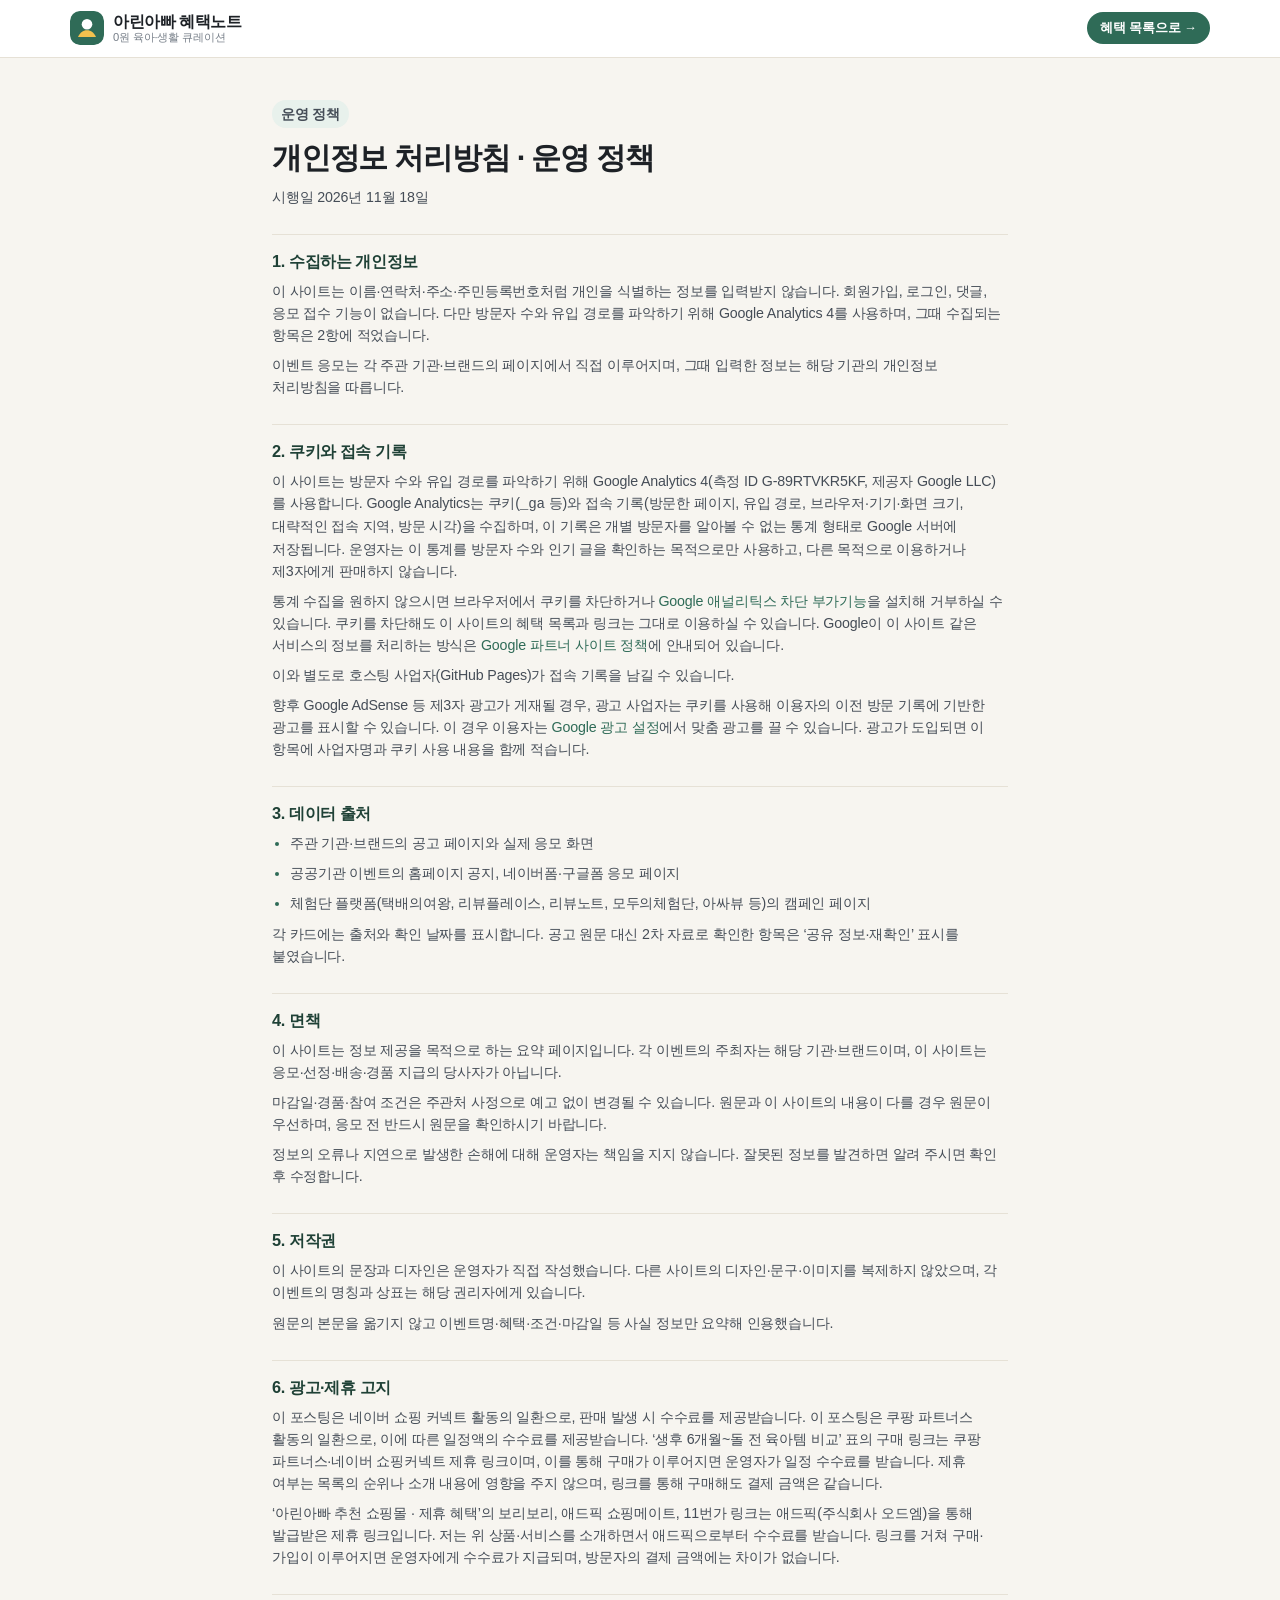
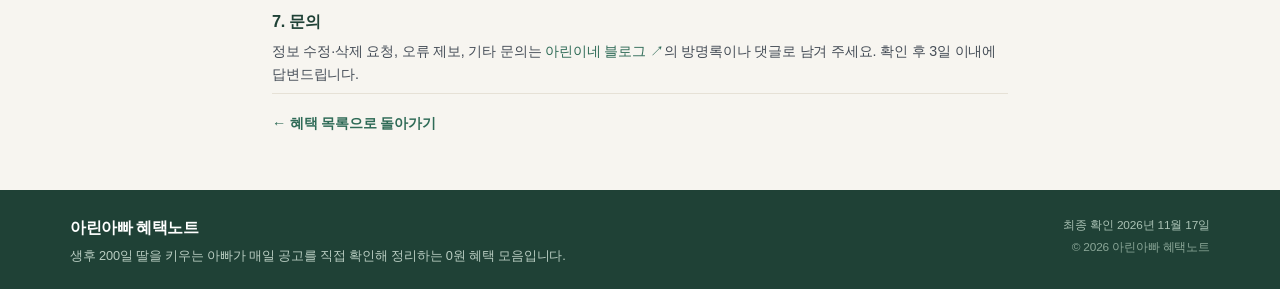
==== commit 32e35539: "아린아빠 혜택노트: Google Analytics 4 방문자 통계(G-89RTVKR5KF) 연동 및 개인정보 처리방침 고지 보강" ====
--- a/privacy.html
+++ b/privacy.html
@@ -8,7 +8,7 @@
 <meta name="robots" content="index, follow">
 <meta name="theme-color" content="#2f6b57">
 <link rel="icon" href="data:image/svg+xml,%3Csvg xmlns='http://www.w3.org/2000/svg' viewBox='0 0 64 64'%3E%3Crect width='64' height='64' rx='16' fill='%232f6b57'/%3E%3Ccircle cx='32' cy='26' r='11' fill='%23fff'/%3E%3Cpath d='M14 50c4-9 10-14 18-14s14 5 18 14z' fill='%23f2c14e'/%3E%3C/svg%3E">
-<link rel="stylesheet" href="style.css?v=20261117b">
+<link rel="stylesheet" href="style.css?v=20261117e">
 </head>
 <body>
 <header class="site-header">
@@ -35,14 +35,16 @@
 <main class="wrap doc">
   <p class="eyebrow">운영 정책</p>
   <h1>개인정보 처리방침 · 운영 정책</h1>
-  <p class="doc-updated">시행일 <time datetime="2026-11-17">2026년 11월 17일</time></p>
+  <p class="doc-updated">시행일 <time datetime="2026-11-18">2026년 11월 18일</time></p>
 
   <h2>1. 수집하는 개인정보</h2>
-  <p>이 사이트는 개인정보를 수집하지 않습니다. 회원가입, 로그인, 댓글, 응모 접수 기능이 없으며 이름·연락처·주소·주민등록번호를 입력받는 칸이 없습니다.</p>
+  <p>이 사이트는 이름·연락처·주소·주민등록번호처럼 개인을 식별하는 정보를 입력받지 않습니다. 회원가입, 로그인, 댓글, 응모 접수 기능이 없습니다. 다만 방문자 수와 유입 경로를 파악하기 위해 Google Analytics 4를 사용하며, 그때 수집되는 항목은 2항에 적었습니다.</p>
   <p>이벤트 응모는 각 주관 기관·브랜드의 페이지에서 직접 이루어지며, 그때 입력한 정보는 해당 기관의 개인정보 처리방침을 따릅니다.</p>
 
   <h2>2. 쿠키와 접속 기록</h2>
-  <p>이 사이트는 자체적으로 쿠키를 발급하거나 방문자를 추적하지 않습니다. 다만 호스팅 사업자와 광고 사업자가 접속 기록을 수집할 수 있습니다.</p>
+  <p>이 사이트는 방문자 수와 유입 경로를 파악하기 위해 Google Analytics 4(측정 ID G-89RTVKR5KF, 제공자 Google LLC)를 사용합니다. Google Analytics는 쿠키(<code>_ga</code> 등)와 접속 기록(방문한 페이지, 유입 경로, 브라우저·기기·화면 크기, 대략적인 접속 지역, 방문 시각)을 수집하며, 이 기록은 개별 방문자를 알아볼 수 없는 통계 형태로 Google 서버에 저장됩니다. 운영자는 이 통계를 방문자 수와 인기 글을 확인하는 목적으로만 사용하고, 다른 목적으로 이용하거나 제3자에게 판매하지 않습니다.</p>
+  <p>통계 수집을 원하지 않으시면 브라우저에서 쿠키를 차단하거나 <a href="https://tools.google.com/dlpage/gaoptout" target="_blank" rel="noopener noreferrer">Google 애널리틱스 차단 부가기능</a>을 설치해 거부하실 수 있습니다. 쿠키를 차단해도 이 사이트의 혜택 목록과 링크는 그대로 이용하실 수 있습니다. Google이 이 사이트 같은 서비스의 정보를 처리하는 방식은 <a href="https://policies.google.com/technologies/partner-sites" target="_blank" rel="noopener noreferrer">Google 파트너 사이트 정책</a>에 안내되어 있습니다.</p>
+  <p>이와 별도로 호스팅 사업자(GitHub Pages)가 접속 기록을 남길 수 있습니다.</p>
   <p>향후 Google AdSense 등 제3자 광고가 게재될 경우, 광고 사업자는 쿠키를 사용해 이용자의 이전 방문 기록에 기반한 광고를 표시할 수 있습니다. 이 경우 이용자는 <a href="https://www.google.com/settings/ads" target="_blank" rel="noopener noreferrer">Google 광고 설정</a>에서 맞춤 광고를 끌 수 있습니다. 광고가 도입되면 이 항목에 사업자명과 쿠키 사용 내용을 함께 적습니다.</p>
 
   <h2>3. 데이터 출처</h2>
--- a/style.css
+++ b/style.css
@@ -1372,19 +1372,12 @@
 
 .modal-body ul {
   margin-top: 5px;
-}
-
-.modal-body li {
-  position: relative;
-  padding-left: 13px;
-}
-
-.modal-body li::before {
-  content: "·";
-  position: absolute;
-  left: 3px;
+  padding-left: 17px;
+  list-style: disc;
+}
+
+.modal-body li::marker {
   color: var(--brand);
-  font-weight: 800;
 }
 
 body.modal-open {
@@ -1461,6 +1454,11 @@
 }
 
 @media (max-width: 559px) {
+  /* 좁은 화면에서는 필터 영역이 화면을 너무 많이 차지해 고정하지 않습니다. */
+  .toolbar {
+    position: static;
+  }
+
   .controls {
     flex: 1 1 100%;
     justify-content: stretch;
